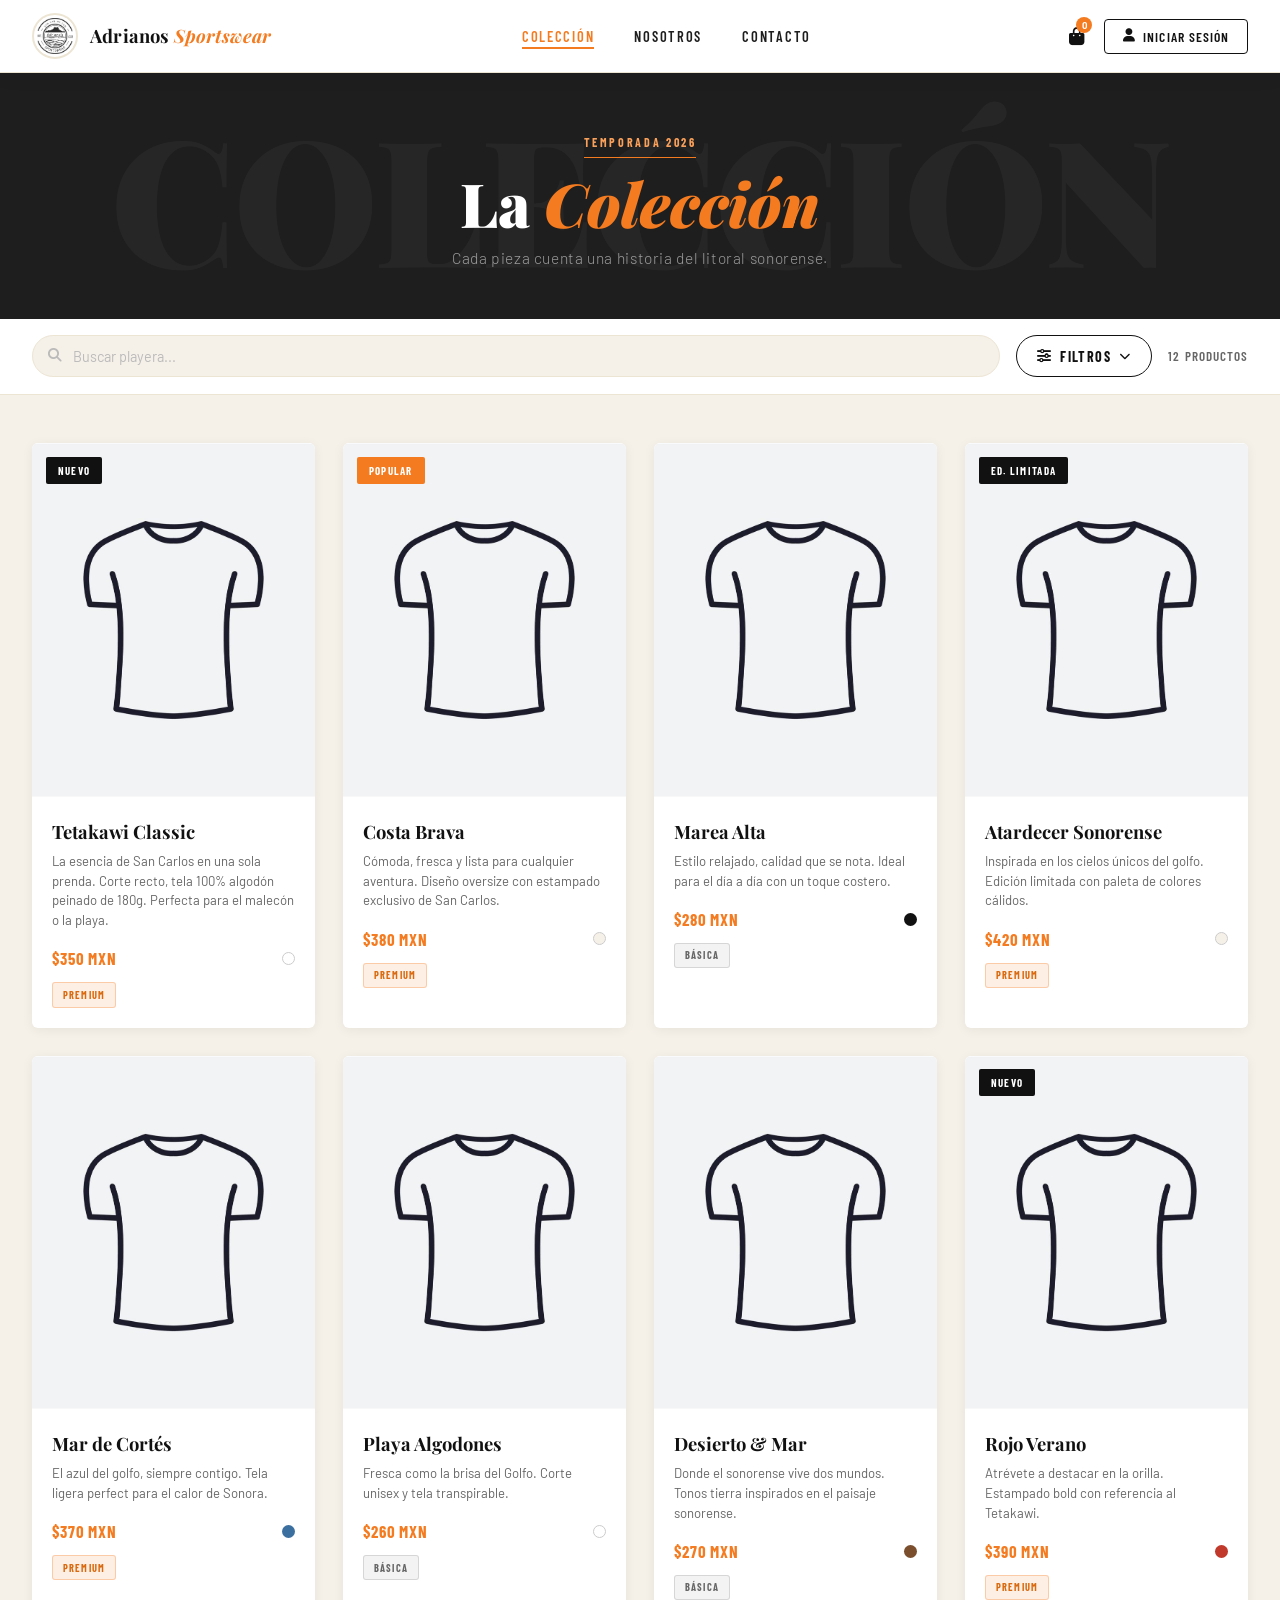
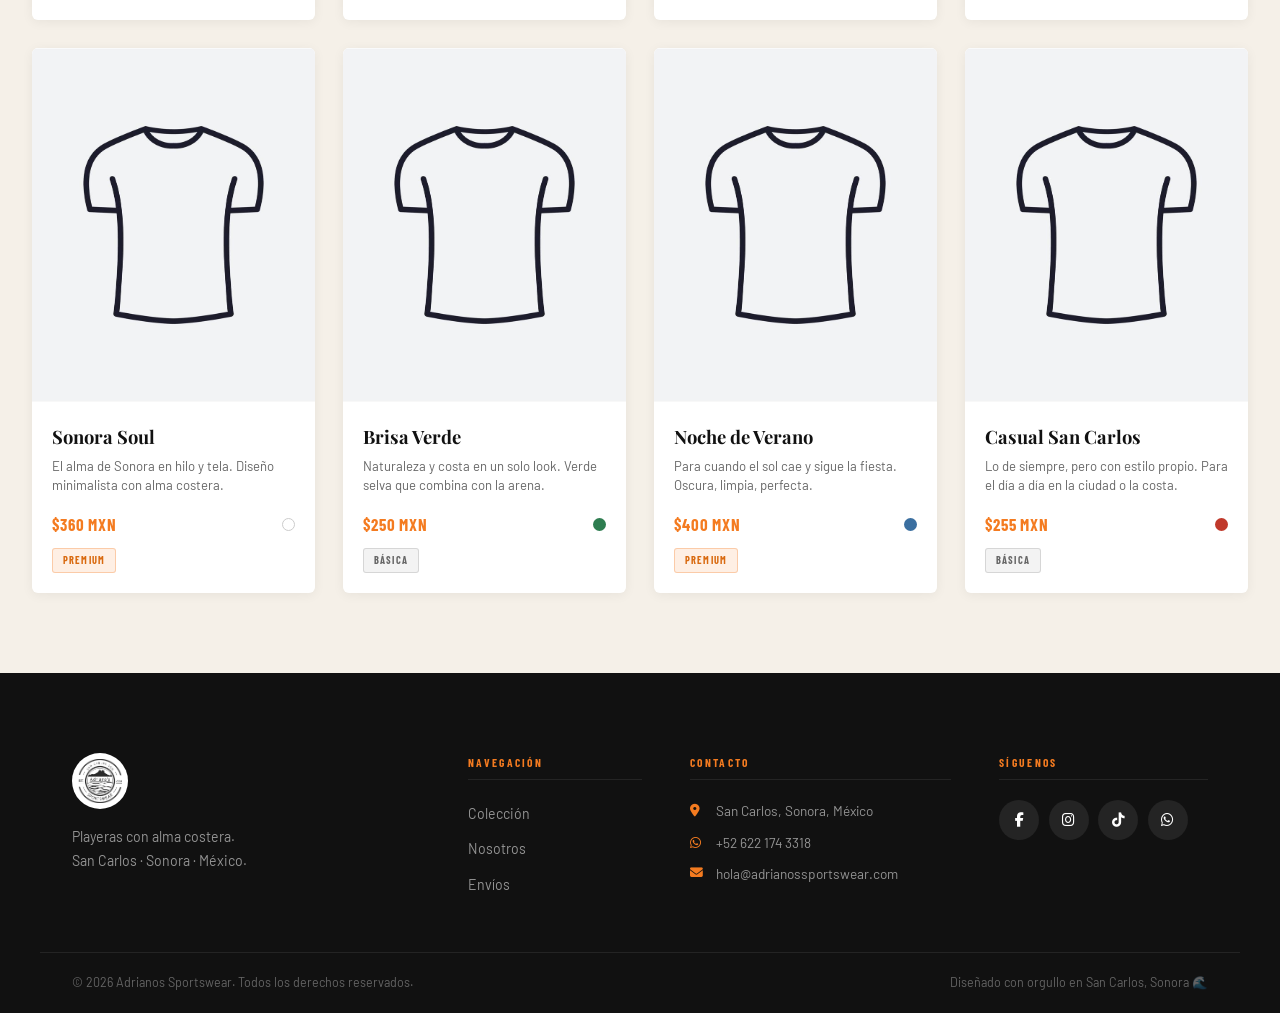
==== coleccion.html @ cf0867bf "primer commit" ====
<!DOCTYPE html>
<html lang="es">
<head>
  <meta charset="UTF-8" />
  <meta name="viewport" content="width=device-width, initial-scale=1.0" />
  <title>Colección — Adrianos Sportswear</title>
  <link rel="stylesheet" href="styles.css" />
  <link rel="stylesheet" href="coleccion.css" />
  <link rel="preconnect" href="https://fonts.googleapis.com" />
  <link rel="preconnect" href="https://fonts.gstatic.com" crossorigin />
  <link href="https://fonts.googleapis.com/css2?family=Playfair+Display:ital,wght@0,400;0,700;0,900;1,400&family=Barlow:wght@300;400;500;600&family=Barlow+Condensed:wght@400;600;700&display=swap" rel="stylesheet" />
  <link rel="stylesheet" href="https://cdnjs.cloudflare.com/ajax/libs/font-awesome/6.5.0/css/all.min.css" />
</head>
<body>

  <!-- ═══════════ NAVBAR ═══════════ -->
  <nav class="navbar">
    <div class="nav-inner">
      <a href="index.html" class="nav-logo">
        <div class="logo-wrapper">
          <img src="img/logo.jpg" alt="Adrianos Sportswear Logo" />
        </div>
        <span class="brand-name">Adrianos <em>Sportswear</em></span>
      </a>
      <ul class="nav-links">
        <li><a href="coleccion.html" class="active">Colección</a></li>
        <li><a href="index.html#nosotros">Nosotros</a></li>
        <li><a href="index.html#contacto">Contacto</a></li>
      </ul>
      <div class="nav-actions">
        <button class="btn-cart" aria-label="Carrito">
          <i class="fas fa-shopping-bag"></i>
          <span class="cart-count">0</span>
        </button>
        <button class="btn-login">
          <i class="fas fa-user"></i>
          <span>Iniciar sesión</span>
        </button>
        <button class="hamburger" aria-label="Menú">
          <span></span><span></span><span></span>
        </button>
      </div>
    </div>
    <div class="mobile-menu">
      <ul>
        <li><a href="coleccion.html">Colección</a></li>
        <li><a href="index.html#nosotros">Nosotros</a></li>
        <li><a href="index.html#contacto">Contacto</a></li>
        <li><a href="#">Iniciar sesión</a></li>
      </ul>
    </div>
  </nav>

  <!-- ═══════════ PAGE HEADER ═══════════ -->
  <div class="page-header">
    <div class="page-header-inner">
      <span class="section-tag">Temporada 2026</span>
      <h1>La <em>Colección</em></h1>
      <p>Cada pieza cuenta una historia del litoral sonorense.</p>
    </div>
  </div>

  <!-- ═══════════ SEARCH & FILTERS ═══════════ -->
  <div class="search-bar-zone">
    <div class="search-bar-inner">
      <div class="search-input-wrap">
        <i class="fas fa-search"></i>
        <input type="text" id="searchInput" placeholder="Buscar playera..." autocomplete="off" />
        <button class="clear-search" id="clearSearch" aria-label="Limpiar búsqueda">
          <i class="fas fa-times"></i>
        </button>
      </div>
      <button class="btn-toggle-filters" id="toggleFilters" aria-expanded="false">
        <i class="fas fa-sliders-h"></i>
        <span>Filtros</span>
        <span class="filter-count-badge" id="filterBadge" style="display:none;">0</span>
        <i class="fas fa-chevron-down chevron-icon" id="chevronIcon"></i>
      </button>
      <span class="results-count" id="resultsCount"></span>
    </div>

    <!-- Panel de filtros -->
    <div class="filters-panel" id="filtersPanel" aria-hidden="true">
      <div class="filters-panel-inner">

        <div class="filter-group">
          <h3 class="filter-group-title"><i class="fas fa-medal"></i> Calidad</h3>
          <div class="filter-options">
            <label class="filter-chip">
              <input type="checkbox" name="calidad" value="premium" />
              <span><i class="fas fa-star"></i> Premium</span>
            </label>
            <label class="filter-chip">
              <input type="checkbox" name="calidad" value="basica" />
              <span><i class="far fa-star"></i> Básica</span>
            </label>
          </div>
        </div>

        <div class="filter-divider"></div>

        <div class="filter-group">
          <h3 class="filter-group-title"><i class="fas fa-palette"></i> Color</h3>
          <div class="filter-options color-options">
            <label class="filter-color-chip" title="Azul">
              <input type="checkbox" name="color" value="azul" />
              <span class="color-swatch" style="background:#3B6FA0;"></span>
              <span class="color-label">Azul</span>
            </label>
            <label class="filter-color-chip" title="Crema">
              <input type="checkbox" name="color" value="crema" />
              <span class="color-swatch" style="background:#F5F0E8; border:1.5px solid #ccc;"></span>
              <span class="color-label">Crema</span>
            </label>
            <label class="filter-color-chip" title="Negro">
              <input type="checkbox" name="color" value="negro" />
              <span class="color-swatch" style="background:#111111;"></span>
              <span class="color-label">Negro</span>
            </label>
            <label class="filter-color-chip" title="Rojo">
              <input type="checkbox" name="color" value="rojo" />
              <span class="color-swatch" style="background:#C0392B;"></span>
              <span class="color-label">Rojo</span>
            </label>
            <label class="filter-color-chip" title="Blanco">
              <input type="checkbox" name="color" value="blanco" />
              <span class="color-swatch" style="background:#FFFFFF; border:1.5px solid #ccc;"></span>
              <span class="color-label">Blanco</span>
            </label>
            <label class="filter-color-chip" title="Verde">
              <input type="checkbox" name="color" value="verde" />
              <span class="color-swatch" style="background:#2E7D50;"></span>
              <span class="color-label">Verde</span>
            </label>
            <label class="filter-color-chip" title="Café">
              <input type="checkbox" name="color" value="cafe" />
              <span class="color-swatch" style="background:#7B4F2E;"></span>
              <span class="color-label">Café</span>
            </label>
          </div>
        </div>

        <div class="filter-actions">
          <button class="btn-clear-filters" id="clearFilters">
            <i class="fas fa-times"></i> Limpiar
          </button>
          <button class="btn-apply-filters" id="applyFilters">
            Aplicar filtros
          </button>
        </div>

      </div>
    </div>
  </div>

  <!-- Tags de filtros activos -->
  <div class="active-filters-bar" id="activeFiltersBar" style="display:none;">
    <div class="active-filters-inner">
      <span class="active-filters-label">Filtros activos:</span>
      <div class="active-tags" id="activeTags"></div>
      <button class="btn-clear-all" id="clearAllTags">Limpiar todos <i class="fas fa-times"></i></button>
    </div>
  </div>

  <!-- ═══════════ GRID (generado por JS) ═══════════ -->
  <main class="coleccion-main">
    <div class="col-products-grid" id="productsGrid"></div>
    <div class="no-results" id="noResults" style="display:none;">
      <i class="fas fa-search"></i>
      <h3>Sin resultados</h3>
      <p>Prueba con otros filtros o términos de búsqueda.</p>
      <button class="btn-outline" id="resetSearch">Ver todo</button>
    </div>
  </main>

  <!-- MODAL (se llena dinámicamente por JS) -->
<div class="producto-modal" id="productoModal"></div>

  <!-- ═══════════ FOOTER ═══════════ -->
  <footer class="footer" id="contacto">
    <div class="footer-inner">

      <div class="footer-brand">
        <div class="footer-logo-wrap">
          <img src="img/logo.jpg" alt="Adrianos Sportswear" />
        </div>
        <p>Playeras con alma costera.<br />San Carlos · Sonora · México.</p>
      </div>

      <div class="footer-links">
        <h4>Navegación</h4>
        <ul>
          <li><a href="coleccion.html">Colección</a></li>
          <li><a href="index.html#nosotros">Nosotros</a></li>
          <li><a href="#">Envíos</a></li><!--Esta linea si debería de estar pero no se q ponerle bien xd-->
                        <!-- <li><a href="#">Preguntas frecuentes</a></li>  Se puede agregar o no--> 
        </ul>
      </div>

      <div class="footer-contact">
        <h4>Contacto</h4>
        <p><i class="fas fa-map-marker-alt"></i> San Carlos, Sonora, México</p>
        <p><i class="fab fa-whatsapp"></i> +52 622 174 3318</p>
        <p><i class="fas fa-envelope"></i> hola@adrianossportswear.com</p>
      </div>

      <div class="footer-social">
        <h4>Síguenos</h4>
        <div class="social-icons">
          <a href="https://www.facebook.com/profile.php?id=61557560498212&ref=NONE_xav_ig_profile_page_web" class="social-btn facebook" aria-label="Facebook">
            <i class="fab fa-facebook-f"></i>
          </a>
          <a href="https://www.instagram.com/adrianos.sportswear_/" class="social-btn instagram" aria-label="Instagram">
            <i class="fab fa-instagram"></i>
          </a>
          <a href="https://www.tiktok.com/@adrianos_sports_wear?lang=es-419" class="social-btn tiktok" aria-label="TikTok">
            <i class="fab fa-tiktok"></i>
          </a>
          <a href="https://wa.me/526221743318" class="social-btn whatsapp" aria-label="WhatsApp" target="_blank"> 
            <i class="fab fa-whatsapp"></i>
          </a>
        </div>
      </div>

    </div>

    <div class="footer-bottom">
      <p>© 2026 Adrianos Sportswear. Todos los derechos reservados.</p>
      <p>Diseñado con orgullo en San Carlos, Sonora 🌊</p>
    </div>
  </footer>

  <script src="coleccion.js"></script>
</body>
</html>
---- styles.css ----
/* ═══════════════════════════════════════════════════════════════
   ADRIANOS SPORTSWEAR — styles.css
   Paleta: Blanco · Crema · Naranja · Negro
   Estética: Costera refinada · San Carlos, Sonora
═══════════════════════════════════════════════════════════════ */
 
/* ─── Variables ─── */
:root {
  --white:   #FFFFFF;
  --cream:   #F5F0E8;
  --cream-2: #EDE5D4;
  --orange:  #F47B20;
  --orange-dark: #D96A10;
  --orange-light: #FAA05A;
  --black:   #111111;
  --black-2: #1E1E1E;
  --gray:    #666666;
  --gray-light: #BBBBBB;
 
  --font-display: 'Playfair Display', Georgia, serif;
  --font-body:    'Barlow', sans-serif;
  --font-condensed: 'Barlow Condensed', sans-serif;
 
  --nav-h: 72px;
  --radius: 4px;
  --transition: 0.3s cubic-bezier(0.4, 0, 0.2, 1);
}
 
/* ─── Reset & Base ─── */
*, *::before, *::after { box-sizing: border-box; margin: 0; padding: 0; }
 
html { scroll-behavior: smooth; }
 
body {
  font-family: var(--font-body);
  font-weight: 400;
  background: var(--white);
  color: var(--black);
  line-height: 1.6;
  overflow-x: hidden;
}
 
img { display: block; width: 100%; height: 100%; object-fit: cover; }
a { text-decoration: none; color: inherit; }
ul { list-style: none; }
button { cursor: pointer; font-family: inherit; border: none; background: none; }
 
/* ─── Scrollbar ─── */
::-webkit-scrollbar { width: 6px; }
::-webkit-scrollbar-track { background: var(--cream); }
::-webkit-scrollbar-thumb { background: var(--orange); border-radius: 3px; }
 
/* ═══════════════════════════════════════════════════════════════
   NAVBAR
═══════════════════════════════════════════════════════════════ */
.navbar {
  position: fixed;
  top: 0; left: 0; right: 0;
  z-index: 1000;
  background: var(--white);
  border-bottom: 1px solid var(--cream-2);
  box-shadow: 0 2px 20px rgba(0,0,0,0.06);
}
 
.nav-inner {
  max-width: 1280px;
  margin: 0 auto;
  height: var(--nav-h);
  padding: 0 2rem;
  display: flex;
  align-items: center;
  justify-content: space-between;
  gap: 2rem;
}
 
/* Logo */
.nav-logo {
  display: flex;
  align-items: center;
  gap: 0.75rem;
  flex-shrink: 0;
}
 
.logo-wrapper {
  width: 46px;
  height: 46px;
  background: var(--white);
  border-radius: 50%;
  overflow: hidden;
  border: 2px solid var(--cream-2);
  flex-shrink: 0;
}
 
.logo-wrapper img {
  object-fit: contain;
  padding: 3px;
}
 
.brand-name {
  font-family: var(--font-display);
  font-size: 1.15rem;
  font-weight: 700;
  color: var(--black);
  letter-spacing: 0.01em;
  white-space: nowrap;
}
 
.brand-name em {
  color: var(--orange);
  font-style: italic;
}
 
/* Nav Links */
.nav-links {
  display: flex;
  gap: 2.5rem;
  align-items: center;
}
 
.nav-links a {
  font-family: var(--font-condensed);
  font-size: 0.9rem;
  font-weight: 600;
  letter-spacing: 0.12em;
  text-transform: uppercase;
  color: var(--black-2);
  position: relative;
  transition: color var(--transition);
}
 
.nav-links a::after {
  content: '';
  position: absolute;
  bottom: -4px; left: 0;
  width: 0; height: 2px;
  background: var(--orange);
  transition: width var(--transition);
}
 
.nav-links a:hover { color: var(--orange); }
.nav-links a:hover::after { width: 100%; }
 
/* Nav Actions */
.nav-actions {
  display: flex;
  align-items: center;
  gap: 0.75rem;
}
 
.btn-cart {
  position: relative;
  padding: 0.5rem;
  color: var(--black);
  font-size: 1.1rem;
  transition: color var(--transition);
}
 
.btn-cart:hover { color: var(--orange); }
 
.cart-count {
  position: absolute;
  top: 0; right: 0;
  background: var(--orange);
  color: var(--white);
  font-size: 0.6rem;
  font-weight: 700;
  width: 16px; height: 16px;
  border-radius: 50%;
  display: flex;
  align-items: center;
  justify-content: center;
}
 
.btn-login {
  display: flex;
  align-items: center;
  gap: 0.45rem;
  padding: 0.5rem 1.1rem;
  font-family: var(--font-condensed);
  font-size: 0.85rem;
  font-weight: 600;
  letter-spacing: 0.08em;
  text-transform: uppercase;
  color: var(--black);
  border: 1.5px solid var(--black);
  border-radius: var(--radius);
  transition: all var(--transition);
}
 
.btn-login:hover {
  background: var(--black);
  color: var(--white);
}
 
.hamburger {
  display: none;
  flex-direction: column;
  gap: 5px;
  padding: 0.5rem;
}
 
.hamburger span {
  display: block;
  width: 22px; height: 2px;
  background: var(--black);
  border-radius: 2px;
  transition: all var(--transition);
}
 
/* Mobile Menu */
.mobile-menu {
  display: none;
  background: var(--white);
  border-top: 1px solid var(--cream-2);
  padding: 1rem 2rem 1.5rem;
}
 
.mobile-menu ul { display: flex; flex-direction: column; gap: 0.25rem; }
 
.mobile-menu a {
  display: block;
  padding: 0.6rem 0;
  font-family: var(--font-condensed);
  font-size: 1rem;
  font-weight: 600;
  letter-spacing: 0.1em;
  text-transform: uppercase;
  color: var(--black-2);
  border-bottom: 1px solid var(--cream);
  transition: color var(--transition);
}
 
.mobile-menu a:hover { color: var(--orange); }
 
/* ═══════════════════════════════════════════════════════════════
   HERO
═══════════════════════════════════════════════════════════════ */
.hero {
  position: relative;
  height: 100vh;
  min-height: 600px;
  display: flex;
  align-items: flex-end;
  padding-bottom: 7rem;
  margin-top: var(--nav-h);
  overflow: hidden;
}
 
.hero-bg {
  position: absolute;
  inset: 0;
}
 
.hero-img {
  width: 100%; height: 100%;
  object-fit: cover;
  object-position: center 60%;
  transform: scale(1.03);
  animation: heroZoom 8s ease-out forwards;
}
 
@keyframes heroZoom {
  from { transform: scale(1.08); }
  to   { transform: scale(1.0); }
}
 
.hero-overlay {
  position: absolute;
  inset: 0;
  background: linear-gradient(
    160deg,
    rgba(0,0,0,0.18) 0%,
    rgba(0,0,0,0.55) 50%,
    rgba(0,0,0,0.72) 100%
  );
}
 
.hero-grain {
  position: absolute;
  inset: 0;
  opacity: 0.04;
  background-image: url("data:image/svg+xml,%3Csvg viewBox='0 0 256 256' xmlns='http://www.w3.org/2000/svg'%3E%3Cfilter id='noise'%3E%3CfeTurbulence type='fractalNoise' baseFrequency='0.9' numOctaves='4' stitchTiles='stitch'/%3E%3C/filter%3E%3Crect width='100%25' height='100%25' filter='url(%23noise)'/%3E%3C/svg%3E");
  pointer-events: none;
}
 
.hero-content {
  position: relative;
  z-index: 2;
  padding: 0 2rem 0 6vw;
  max-width: 700px;
  animation: heroIn 1s 0.3s ease-out both;
}
 
@keyframes heroIn {
  from { opacity: 0; transform: translateY(30px); }
  to   { opacity: 1; transform: translateY(0); }
}
 
.hero-tag {
  display: inline-block;
  font-family: var(--font-condensed);
  font-size: 0.78rem;
  font-weight: 600;
  letter-spacing: 0.22em;
  text-transform: uppercase;
  color: var(--orange-light);
  margin-bottom: 1.25rem;
  border-left: 2px solid var(--orange);
  padding-left: 0.75rem;
}
 
.hero-title {
  font-family: var(--font-display);
  font-size: clamp(3.2rem, 7vw, 6.5rem);
  font-weight: 900;
  line-height: 1.0;
  color: var(--white);
  margin-bottom: 1.25rem;
}
 
.hero-title em {
  color: var(--orange);
  font-style: italic;
}
 
.hero-sub {
  font-size: 1.05rem;
  font-weight: 300;
  color: rgba(255,255,255,0.82);
  margin-bottom: 2.25rem;
  max-width: 420px;
  letter-spacing: 0.02em;
}
 
.hero-cta {
  display: flex;
  gap: 1rem;
  flex-wrap: wrap;
}
 
/* Buttons */
.btn-primary {
  display: inline-block;
  padding: 0.85rem 2rem;
  background: var(--orange);
  color: var(--white);
  font-family: var(--font-condensed);
  font-size: 0.9rem;
  font-weight: 700;
  letter-spacing: 0.14em;
  text-transform: uppercase;
  border-radius: var(--radius);
  transition: background var(--transition), transform 0.2s;
}
 
.btn-primary:hover {
  background: var(--orange-dark);
  transform: translateY(-2px);
}
 
.btn-ghost {
  display: inline-block;
  padding: 0.85rem 2rem;
  border: 1.5px solid rgba(255,255,255,0.6);
  color: var(--white);
  font-family: var(--font-condensed);
  font-size: 0.9rem;
  font-weight: 600;
  letter-spacing: 0.14em;
  text-transform: uppercase;
  border-radius: var(--radius);
  transition: all var(--transition);
}
 
.btn-ghost:hover {
  background: rgba(255,255,255,0.12);
  border-color: var(--white);
}
 
.btn-outline {
  display: inline-block;
  padding: 0.85rem 2.25rem;
  border: 2px solid var(--black);
  color: var(--black);
  font-family: var(--font-condensed);
  font-size: 0.9rem;
  font-weight: 700;
  letter-spacing: 0.14em;
  text-transform: uppercase;
  border-radius: var(--radius);
  transition: all var(--transition);
}
 
.btn-outline:hover {
  background: var(--black);
  color: var(--white);
}
 
/* Scroll indicator */
.hero-scroll {
  position: absolute;
  bottom: 2.5rem;
  right: 4vw;
  z-index: 2;
  display: flex;
  flex-direction: column;
  align-items: center;
  gap: 0.5rem;
}
 
.hero-scroll span {
  font-family: var(--font-condensed);
  font-size: 0.68rem;
  letter-spacing: 0.2em;
  text-transform: uppercase;
  color: rgba(255,255,255,0.5);
  writing-mode: vertical-rl;
}
 
.scroll-line {
  width: 1px;
  height: 50px;
  background: linear-gradient(to bottom, rgba(255,255,255,0.5), transparent);
  animation: scrollPulse 2s ease-in-out infinite;
}
 
@keyframes scrollPulse {
  0%, 100% { opacity: 0.4; transform: scaleY(0.7) translateY(-5px); }
  50%       { opacity: 1;   transform: scaleY(1)   translateY(5px); }
}
 
/* ═══════════════════════════════════════════════════════════════
   MARQUEE STRIP
═══════════════════════════════════════════════════════════════ */
.marquee-strip {
  background: var(--orange);
  overflow: hidden;
  padding: 0.75rem 0;
  user-select: none;
}
 
.marquee-track {
  display: flex;
  gap: 2.5rem;
  white-space: nowrap;
  animation: marquee 28s linear infinite;
}
 
.marquee-track span {
  font-family: var(--font-condensed);
  font-size: 0.82rem;
  font-weight: 700;
  letter-spacing: 0.18em;
  text-transform: uppercase;
  color: var(--white);
  flex-shrink: 0;
}
 
@keyframes marquee {
  from { transform: translateX(0); }
  to   { transform: translateX(-50%); }
}
 
/* ═══════════════════════════════════════════════════════════════
   COLECCIÓN
═══════════════════════════════════════════════════════════════ */
.coleccion {
  padding: 6rem 2rem;
  background: var(--cream);
}
 
.section-header {
  text-align: center;
  margin-bottom: 4rem;
}
 
.section-tag {
  display: inline-block;
  font-family: var(--font-condensed);
  font-size: 0.75rem;
  font-weight: 700;
  letter-spacing: 0.22em;
  text-transform: uppercase;
  color: var(--orange);
  margin-bottom: 0.75rem;
  border-bottom: 1.5px solid var(--orange);
  padding-bottom: 0.3rem;
}
 
.section-header h2 {
  font-family: var(--font-display);
  font-size: clamp(2.2rem, 4vw, 3.5rem);
  font-weight: 900;
  line-height: 1.1;
  color: var(--black);
  margin-bottom: 0.75rem;
}
 
.section-header h2 em {
  color: var(--orange);
  font-style: italic;
}
 
.section-header p {
  font-size: 1rem;
  color: var(--gray);
  max-width: 480px;
  margin: 0 auto;
}
 
/* Products Grid */
.products-grid {
  display: grid;
  grid-template-columns: repeat(4, 1fr);
  gap: 1.75rem;
  max-width: 1280px;
  margin: 0 auto;
}
 
.product-card {
  background: var(--white);
  border-radius: 6px;
  overflow: hidden;
  box-shadow: 0 2px 12px rgba(0,0,0,0.06);
  transition: transform var(--transition), box-shadow var(--transition);
}
 
.product-card:hover {
  transform: translateY(-6px);
  box-shadow: 0 12px 40px rgba(0,0,0,0.12);
}
 
.product-card.featured {
  grid-row: span 1;
  border: 2px solid var(--orange);
}
 
.product-img-wrap {
  position: relative;
  aspect-ratio: 4 / 5;
  overflow: hidden;
  background: var(--cream);
}
 
.product-img-wrap img {
  transition: transform 0.5s ease;
}
 
.product-card:hover .product-img-wrap img {
  transform: scale(1.06);
}
 
.product-overlay {
  position: absolute;
  inset: 0;
  background: rgba(0,0,0,0.4);
  display: flex;
  align-items: flex-end;
  justify-content: center;
  padding-bottom: 1.5rem;
  opacity: 0;
  transition: opacity var(--transition);
}
 
.product-card:hover .product-overlay {
  opacity: 1;
}
 
.btn-add {
  padding: 0.7rem 1.6rem;
  background: var(--white);
  color: var(--black);
  font-family: var(--font-condensed);
  font-size: 0.85rem;
  font-weight: 700;
  letter-spacing: 0.12em;
  text-transform: uppercase;
  border-radius: var(--radius);
  transition: all var(--transition);
  transform: translateY(10px);
  transition: transform 0.3s ease, background var(--transition), color var(--transition);
}
 
.product-card:hover .btn-add {
  transform: translateY(0);
}
 
.btn-add:hover {
  background: var(--orange);
  color: var(--white);
}
 
.product-badge {
  position: absolute;
  top: 0.85rem;
  left: 0.85rem;
  padding: 0.3rem 0.75rem;
  background: var(--black);
  color: var(--white);
  font-family: var(--font-condensed);
  font-size: 0.68rem;
  font-weight: 700;
  letter-spacing: 0.12em;
  text-transform: uppercase;
  border-radius: 2px;
}
 
.product-badge.popular {
  background: var(--orange);
}
 
.product-info {
  padding: 1.25rem;
}
 
.product-info h3 {
  font-family: var(--font-display);
  font-size: 1.15rem;
  font-weight: 700;
  color: var(--black);
  margin-bottom: 0.35rem;
}
 
.product-desc {
  font-size: 0.82rem;
  color: var(--gray);
  margin-bottom: 0.9rem;
  line-height: 1.5;
}
 
.product-footer {
  display: flex;
  align-items: center;
  justify-content: space-between;
}
 
.product-price {
  font-family: var(--font-condensed);
  font-size: 1.05rem;
  font-weight: 700;
  color: var(--orange);
  letter-spacing: 0.05em;
}
 
.color-dots {
  display: flex;
  gap: 5px;
}
 
.color-dots span {
  display: block;
  width: 13px; height: 13px;
  border-radius: 50%;
}
 
.ver-mas {
  text-align: center;
  margin-top: 3rem;
}
 
/* ═══════════════════════════════════════════════════════════════
   NOSOTROS
═══════════════════════════════════════════════════════════════ */
.nosotros {
  padding: 7rem 2rem;
  background: var(--white);
}
 
.nosotros-inner {
  max-width: 1100px;
  margin: 0 auto;
  display: grid;
  grid-template-columns: 1fr 1fr;
  gap: 5rem;
  align-items: center;
}
 
.nosotros-img-block {
  position: relative;
  aspect-ratio: 4 / 5;
  border-radius: 6px;
  overflow: hidden;
}
 
.nosotros-img-block img {
  object-position: center 40%;
}
 
.nosotros-deco {
  position: absolute;
  bottom: -1px;
  left: 0; right: 0;
  background: var(--orange);
  padding: 0.7rem 1.5rem;
  text-align: center;
}
 
.nosotros-deco span {
  font-family: var(--font-condensed);
  font-size: 0.8rem;
  font-weight: 700;
  letter-spacing: 0.22em;
  text-transform: uppercase;
  color: var(--white);
}
 
.nosotros-text .section-tag {
  margin-bottom: 1rem;
}
 
.nosotros-text h2 {
  font-family: var(--font-display);
  font-size: clamp(2rem, 3.5vw, 3rem);
  font-weight: 900;
  line-height: 1.1;
  color: var(--black);
  margin-bottom: 1.5rem;
}
 
.nosotros-text h2 em {
  color: var(--orange);
  font-style: italic;
}
 
.nosotros-text p {
  font-size: 0.97rem;
  color: var(--gray);
  line-height: 1.75;
  margin-bottom: 1rem;
}
 
.nosotros-stats {
  display: flex;
  gap: 2.5rem;
  margin-top: 2.5rem;
  padding-top: 2rem;
  border-top: 1px solid var(--cream-2);
}
 
.nosotros-stats div {
  display: flex;
  flex-direction: column;
  gap: 0.25rem;
}
 
.nosotros-stats strong {
  font-family: var(--font-display);
  font-size: 1.6rem;
  font-weight: 900;
  color: var(--orange);
  line-height: 1;
}
 
.nosotros-stats span {
  font-family: var(--font-condensed);
  font-size: 0.75rem;
  font-weight: 600;
  letter-spacing: 0.1em;
  text-transform: uppercase;
  color: var(--gray);
}
 
/* ═══════════════════════════════════════════════════════════════
   CTA BANNER
═══════════════════════════════════════════════════════════════ */
.cta-banner {
  background: var(--black-2);
  padding: 5rem 2rem;
  text-align: center;
  position: relative;
  overflow: hidden;
}
 
.cta-banner::before {
  content: 'ADRIANOS';
  position: absolute;
  top: 50%; left: 50%;
  transform: translate(-50%, -50%);
  font-family: var(--font-display);
  font-size: clamp(6rem, 18vw, 16rem);
  font-weight: 900;
  color: rgba(255,255,255,0.03);
  white-space: nowrap;
  pointer-events: none;
  letter-spacing: -0.02em;
}
 
.cta-inner {
  position: relative;
  z-index: 1;
}
 
.cta-banner h2 {
  font-family: var(--font-display);
  font-size: clamp(2rem, 4vw, 3.2rem);
  font-weight: 900;
  color: var(--white);
  margin-bottom: 1rem;
}
 
.cta-banner h2 em {
  color: var(--orange);
  font-style: italic;
}
 
.cta-banner p {
  font-size: 1rem;
  color: rgba(255,255,255,0.6);
  margin-bottom: 2.25rem;
}
 
/* ═══════════════════════════════════════════════════════════════
   FOOTER
═══════════════════════════════════════════════════════════════ */
.footer {
  background: var(--black);
  color: var(--white);
  padding-top: 5rem;
}
 
.footer-inner {
  max-width: 1200px;
  margin: 0 auto;
  padding: 0 2rem 3.5rem;
  display: grid;
  grid-template-columns: 2fr 1fr 1.5fr 1.2fr;
  gap: 3rem;
}
 
.footer-logo-wrap {
  width: 56px; height: 56px;
  background: var(--white);
  border-radius: 50%;
  overflow: hidden;
  margin-bottom: 1rem;
  border: 2px solid rgba(255,255,255,0.1);
}
 
.footer-logo-wrap img {
  object-fit: contain;
  padding: 4px;
}
 
.footer-brand p {
  font-size: 0.88rem;
  color: rgba(255,255,255,0.55);
  line-height: 1.7;
  margin-top: 0.5rem;
}
 
.footer h4 {
  font-family: var(--font-condensed);
  font-size: 0.72rem;
  font-weight: 700;
  letter-spacing: 0.2em;
  text-transform: uppercase;
  color: var(--orange);
  margin-bottom: 1.25rem;
  padding-bottom: 0.5rem;
  border-bottom: 1px solid rgba(255,255,255,0.08);
}
 
.footer-links ul { display: flex; flex-direction: column; gap: 0.6rem; }
 
.footer-links a {
  font-size: 0.88rem;
  color: rgba(255,255,255,0.55);
  transition: color var(--transition);
}
 
.footer-links a:hover { color: var(--orange-light); }
 
.footer-contact p {
  font-size: 0.85rem;
  color: rgba(255,255,255,0.55);
  margin-bottom: 0.6rem;
  display: flex;
  align-items: center;
  gap: 0.6rem;
}
 
.footer-contact i {
  color: var(--orange);
  font-size: 0.8rem;
  width: 16px;
}
 
/* Social Icons */
.social-icons {
  display: flex;
  gap: 0.6rem;
  flex-wrap: wrap;
}
 
.social-btn {
  display: flex;
  align-items: center;
  justify-content: center;
  width: 40px; height: 40px;
  border-radius: 50%;
  color: var(--white);
  font-size: 0.9rem;
  transition: transform var(--transition), background var(--transition);
  background: rgba(255,255,255,0.08);
}
 
.social-btn:hover { transform: translateY(-3px); }
 
.social-btn.facebook:hover  { background: #1877F2; }
.social-btn.instagram:hover { background: linear-gradient(45deg, #F09433, #E6683C, #DC2743, #CC2366, #BC1888); }
.social-btn.tiktok:hover    { background: #010101; outline: 1px solid rgba(255,255,255,0.2); }
.social-btn.whatsapp:hover  { background: #25D366; }
 
/* Footer bottom */
.footer-bottom {
  border-top: 1px solid rgba(255,255,255,0.08);
  padding: 1.25rem 2rem;
  max-width: 1200px;
  margin: 0 auto;
  display: flex;
  justify-content: space-between;
  align-items: center;
  gap: 1rem;
  flex-wrap: wrap;
}
 
.footer-bottom p {
  font-size: 0.78rem;
  color: rgba(255,255,255,0.35);
}
 
/* ═══════════════════════════════════════════════════════════════
   RESPONSIVE
═══════════════════════════════════════════════════════════════ */
@media (max-width: 1100px) {
  .products-grid {
    grid-template-columns: repeat(2, 1fr);
  }
  .footer-inner {
    grid-template-columns: 1fr 1fr;
    gap: 2.5rem;
  }
}
 
@media (max-width: 860px) {
  .nosotros-inner {
    grid-template-columns: 1fr;
    gap: 3rem;
  }
  .nosotros-img-block {
    aspect-ratio: 16 / 9;
  }
}
 
@media (max-width: 768px) {
  .nav-links { display: none; }
  .btn-login span { display: none; }
  .hamburger { display: flex; }
 
  .mobile-menu.open { display: block; }
 
  .hero-content { padding: 0 1.5rem 0 1.5rem; }
  .hero { padding-bottom: 5rem; }
  .hero-scroll { display: none; }
 
  .coleccion { padding: 4rem 1.25rem; }
  .nosotros { padding: 4rem 1.25rem; }
 
  .nosotros-stats { gap: 1.5rem; flex-wrap: wrap; }
}
 
@media (max-width: 560px) {
  .products-grid {
    grid-template-columns: 1fr;
    max-width: 380px;
    margin: 0 auto;
  }
  .footer-inner {
    grid-template-columns: 1fr;
    gap: 2rem;
  }
  .footer-bottom {
    flex-direction: column;
    text-align: center;
  }
  .hero-cta { flex-direction: column; }
  .btn-primary, .btn-ghost { text-align: center; }
}
/* ═══════════════════════════════════════════════════════════════
    MAIN.JS — Estilos de soporte
═══════════════════════════════════════════════════════════════ */

/* ─── Navbar scrolled ─── */
.navbar.scrolled {
  box-shadow: 0 4px 24px rgba(0,0,0,0.10);
}
 
.navbar.scrolled .nav-inner {
  height: 58px;
}
 
.navbar.scrolled .logo-wrapper {
  width: 38px;
  height: 38px;
}
 
.navbar,
.nav-inner,
.logo-wrapper {
  transition: height 0.3s ease, width 0.3s ease, box-shadow 0.3s ease;
}
 
/* ─── Hamburger spans transition ─── */
.hamburger span {
  transition: transform 0.3s ease, opacity 0.3s ease;
}
 
/* ─── Fade-in reveal ─── */
[data-reveal] {
  opacity: 0;
  transform: translateY(28px);
  transition: opacity 0.65s ease, transform 0.65s ease;
}
 
[data-reveal].revealed {
  opacity: 1;
  transform: translateY(0);
}
 
/* Delays escalonados para hijos si se necesita */
[data-reveal][data-delay="100"] { transition-delay: 0.1s; }
[data-reveal][data-delay="200"] { transition-delay: 0.2s; }
[data-reveal][data-delay="300"] { transition-delay: 0.3s; }
---- coleccion.css ----
/* ═══════════════════════════════════════════════════════════════
   ADRIANOS SPORTSWEAR — coleccion.css
   Estilos exclusivos para la página de colección
═══════════════════════════════════════════════════════════════ */

/* ─── Page Header ─── */
.page-header {
  margin-top: var(--nav-h);
  background: var(--black-2);
  padding: 3.5rem 2rem 3rem;
  text-align: center;
  position: relative;
  overflow: hidden;
}

.page-header::before {
  content: 'COLECCIÓN';
  position: absolute;
  top: 50%; left: 50%;
  transform: translate(-50%, -50%);
  font-family: var(--font-display);
  font-size: clamp(4rem, 14vw, 11rem);
  font-weight: 900;
  color: rgba(255,255,255,0.04);
  white-space: nowrap;
  pointer-events: none;
  letter-spacing: -0.02em;
}

.page-header-inner {
  position: relative;
  z-index: 1;
}

.page-header .section-tag {
  color: var(--orange-light);
  border-bottom-color: var(--orange);
  margin-bottom: 0.75rem;
}

.page-header h1 {
  font-family: var(--font-display);
  font-size: clamp(2.2rem, 5vw, 3.8rem);
  font-weight: 900;
  color: var(--white);
  line-height: 1.1;
  margin-bottom: 0.6rem;
}

.page-header h1 em {
  color: var(--orange);
  font-style: italic;
}

.page-header p {
  font-size: 0.97rem;
  color: rgba(255,255,255,0.55);
  font-weight: 300;
  letter-spacing: 0.04em;
}

/* ═══════════════════════════════════════════════════════════════
   SEARCH & FILTER BAR
═══════════════════════════════════════════════════════════════ */
.search-bar-zone {
  background: var(--white);
  border-bottom: 1px solid var(--cream-2);
  z-index: 100;
  box-shadow: 0 2px 16px rgba(0,0,0,0.05);
}

.search-bar-inner {
  max-width: 1280px;
  margin: 0 auto;
  padding: 1rem 2rem;
  display: flex;
  align-items: center;
  gap: 1rem;
  flex-wrap: wrap;
}

/* Input de búsqueda */
.search-input-wrap {
  position: relative;
  flex: 1;
  min-width: 220px;
}

.search-input-wrap > i.fa-search {
  position: absolute;
  left: 1rem;
  top: 50%;
  transform: translateY(-50%);
  color: var(--gray-light);
  font-size: 0.85rem;
  pointer-events: none;
  transition: color var(--transition);
}

.search-input-wrap:focus-within > i.fa-search {
  color: var(--orange);
}

#searchInput {
  width: 100%;
  padding: 0.72rem 2.5rem 0.72rem 2.5rem;
  border: 1.5px solid var(--cream-2);
  border-radius: 50px;
  font-family: var(--font-body);
  font-size: 0.9rem;
  color: var(--black);
  background: var(--cream);
  outline: none;
  transition: border-color var(--transition), background var(--transition), box-shadow var(--transition);
}

#searchInput::placeholder { color: var(--gray-light); }

#searchInput:focus {
  border-color: var(--orange);
  background: var(--white);
  box-shadow: 0 0 0 3px rgba(244,123,32,0.12);
}

.clear-search {
  position: absolute;
  right: 0.85rem;
  top: 50%;
  transform: translateY(-50%);
  color: var(--gray-light);
  font-size: 0.75rem;
  padding: 0.25rem;
  opacity: 0;
  pointer-events: none;
  transition: opacity var(--transition), color var(--transition);
}

.clear-search.visible {
  opacity: 1;
  pointer-events: all;
}

.clear-search:hover { color: var(--orange); }

/* Botón de filtros */
.btn-toggle-filters {
  display: flex;
  align-items: center;
  gap: 0.5rem;
  padding: 0.72rem 1.25rem;
  border: 1.5px solid var(--black);
  border-radius: 50px;
  font-family: var(--font-condensed);
  font-size: 0.88rem;
  font-weight: 700;
  letter-spacing: 0.1em;
  text-transform: uppercase;
  color: var(--black);
  background: var(--white);
  transition: all var(--transition);
  white-space: nowrap;
  flex-shrink: 0;
}

.btn-toggle-filters:hover,
.btn-toggle-filters.active {
  background: var(--black);
  color: var(--white);
}

.btn-toggle-filters .chevron-icon {
  font-size: 0.7rem;
  transition: transform 0.3s ease;
}

.btn-toggle-filters.active .chevron-icon {
  transform: rotate(180deg);
}

.filter-count-badge {
  background: var(--orange);
  color: var(--white);
  font-size: 0.65rem;
  font-weight: 800;
  width: 18px; height: 18px;
  border-radius: 50%;
  display: flex;
  align-items: center;
  justify-content: center;
  line-height: 1;
}

/* Contador resultados */
.results-count {
  font-family: var(--font-condensed);
  font-size: 0.82rem;
  font-weight: 600;
  letter-spacing: 0.08em;
  text-transform: uppercase;
  color: var(--gray);
  margin-left: auto;
  white-space: nowrap;
}

/* ─── Panel de Filtros ─── */
.filters-panel {
  max-height: 0;
  overflow: hidden;
  transition: max-height 0.4s cubic-bezier(0.4, 0, 0.2, 1),
              opacity 0.3s ease;
  opacity: 0;
  background: var(--cream);
  border-top: 1px solid var(--cream-2);
}

.filters-panel.open {
  max-height: 400px;
  opacity: 1;
}

.filters-panel-inner {
  max-width: 1280px;
  margin: 0 auto;
  padding: 1.5rem 2rem 1.75rem;
  display: flex;
  align-items: flex-start;
  gap: 2.5rem;
  flex-wrap: wrap;
}

.filter-group { display: flex; flex-direction: column; gap: 0.85rem; }

.filter-group-title {
  font-family: var(--font-condensed);
  font-size: 0.72rem;
  font-weight: 700;
  letter-spacing: 0.18em;
  text-transform: uppercase;
  color: var(--gray);
  display: flex;
  align-items: center;
  gap: 0.4rem;
}

.filter-group-title i { color: var(--orange); }

.filter-options {
  display: flex;
  flex-wrap: wrap;
  gap: 0.5rem;
}

/* Chips de calidad */
.filter-chip {
  cursor: pointer;
  user-select: none;
}

.filter-chip input[type="checkbox"] {
  position: absolute;
  opacity: 0;
  width: 0; height: 0;
  pointer-events: none;
}

.filter-chip span {
  display: flex;
  align-items: center;
  gap: 0.35rem;
  padding: 0.42rem 1rem;
  border: 1.5px solid var(--cream-2);
  border-radius: 50px;
  background: var(--white);
  font-family: var(--font-condensed);
  font-size: 0.83rem;
  font-weight: 600;
  letter-spacing: 0.06em;
  color: var(--black-2);
  transition: all var(--transition);
}

.filter-chip span i { font-size: 0.7rem; color: var(--gray-light); transition: color var(--transition); }

.filter-chip input:checked + span {
  background: var(--black);
  border-color: var(--black);
  color: var(--white);
}

.filter-chip input:checked + span i { color: var(--orange-light); }

.filter-chip:hover span {
  border-color: var(--orange);
  color: var(--orange);
}

/* Chips de color */
.color-options { gap: 0.6rem; }

.filter-color-chip {
  cursor: pointer;
  user-select: none;
}

.filter-color-chip input[type="checkbox"] {
  position: absolute;
  opacity: 0;
  width: 0; height: 0;
  pointer-events: none;
}

.filter-color-chip {
  display: flex;
  flex-direction: column;
  align-items: center;
  gap: 0.35rem;
}

.color-swatch {
  display: block;
  width: 32px; height: 32px;
  border-radius: 50%;
  transition: transform 0.2s ease, box-shadow 0.2s ease, outline 0.2s ease;
  outline: 2.5px solid transparent;
  outline-offset: 3px;
}

.filter-color-chip:hover .color-swatch {
  transform: scale(1.1);
  outline-color: var(--orange);
}

.filter-color-chip input:checked ~ .color-swatch {
  transform: scale(1.1);
  outline-color: var(--orange);
  box-shadow: 0 0 0 2px var(--orange);
}

.color-label {
  font-family: var(--font-condensed);
  font-size: 0.68rem;
  font-weight: 600;
  letter-spacing: 0.08em;
  text-transform: uppercase;
  color: var(--gray);
  transition: color var(--transition);
}

.filter-color-chip input:checked ~ .color-label,
.filter-color-chip:hover .color-label {
  color: var(--orange);
}

/* Divisor */
.filter-divider {
  width: 1px;
  align-self: stretch;
  background: var(--cream-2);
  flex-shrink: 0;
}

/* Acciones */
.filter-actions {
  display: flex;
  flex-direction: column;
  gap: 0.6rem;
  margin-left: auto;
  flex-shrink: 0;
}

.btn-clear-filters {
  padding: 0.55rem 1.1rem;
  border: 1.5px solid var(--cream-2);
  border-radius: 4px;
  font-family: var(--font-condensed);
  font-size: 0.8rem;
  font-weight: 600;
  letter-spacing: 0.08em;
  text-transform: uppercase;
  color: var(--gray);
  background: var(--white);
  transition: all var(--transition);
}

.btn-clear-filters:hover {
  border-color: var(--black);
  color: var(--black);
}

.btn-apply-filters {
  padding: 0.65rem 1.4rem;
  background: var(--orange);
  color: var(--white);
  border-radius: 4px;
  font-family: var(--font-condensed);
  font-size: 0.85rem;
  font-weight: 700;
  letter-spacing: 0.1em;
  text-transform: uppercase;
  transition: background var(--transition);
}

.btn-apply-filters:hover { background: var(--orange-dark); }

/* ─── Barra de filtros activos ─── */
.active-filters-bar {
  background: var(--white);
  border-bottom: 1px solid var(--cream-2);
}

.active-filters-inner {
  max-width: 1280px;
  margin: 0 auto;
  padding: 0.65rem 2rem;
  display: flex;
  align-items: center;
  gap: 0.75rem;
  flex-wrap: wrap;
}

.active-filters-label {
  font-family: var(--font-condensed);
  font-size: 0.72rem;
  font-weight: 700;
  letter-spacing: 0.12em;
  text-transform: uppercase;
  color: var(--gray);
  white-space: nowrap;
  flex-shrink: 0;
}

.active-tags { display: flex; flex-wrap: wrap; gap: 0.45rem; }

.active-tag {
  display: flex;
  align-items: center;
  gap: 0.35rem;
  padding: 0.3rem 0.7rem;
  background: var(--black);
  color: var(--white);
  border-radius: 50px;
  font-family: var(--font-condensed);
  font-size: 0.72rem;
  font-weight: 700;
  letter-spacing: 0.08em;
  text-transform: uppercase;
}

.active-tag button {
  color: rgba(255,255,255,0.6);
  font-size: 0.65rem;
  line-height: 1;
  transition: color var(--transition);
}

.active-tag button:hover { color: var(--orange-light); }

.btn-clear-all {
  margin-left: auto;
  font-family: var(--font-condensed);
  font-size: 0.72rem;
  font-weight: 600;
  letter-spacing: 0.1em;
  text-transform: uppercase;
  color: var(--orange);
  transition: color var(--transition);
  white-space: nowrap;
  flex-shrink: 0;
}

.btn-clear-all:hover { color: var(--orange-dark); }

/* ═══════════════════════════════════════════════════════════════
   GRID DE PRODUCTOS
═══════════════════════════════════════════════════════════════ */
.coleccion-main {
  background: var(--cream);
  min-height: 60vh;
  padding: 3rem 2rem 5rem;
}

.col-products-grid {
  display: grid;
  grid-template-columns: repeat(4, 1fr);
  gap: 1.75rem;
  max-width: 1280px;
  margin: 0 auto;
}

/* Animación de aparición */
.product-card {
  animation: cardIn 0.35s ease both;
}

@keyframes cardIn {
  from { opacity: 0; transform: translateY(16px); }
  to   { opacity: 1; transform: translateY(0); }
}

.product-card.hidden {
  display: none !important;
}

/* Quality tag dentro de la card */
.quality-tag {
  display: inline-block;
  margin-top: 0.65rem;
  padding: 0.2rem 0.6rem;
  border-radius: 3px;
  font-family: var(--font-condensed);
  font-size: 0.65rem;
  font-weight: 700;
  letter-spacing: 0.12em;
  text-transform: uppercase;
}

.quality-tag.premium {
  background: rgba(244,123,32,0.12);
  color: var(--orange-dark);
  border: 1px solid rgba(244,123,32,0.3);
}

.quality-tag.basica {
  background: rgba(100,100,100,0.08);
  color: var(--gray);
  border: 1px solid rgba(100,100,100,0.2);
}

/* Sin resultados */
.no-results {
  text-align: center;
  padding: 5rem 2rem;
  max-width: 400px;
  margin: 0 auto;
}

.no-results i {
  font-size: 2.5rem;
  color: var(--cream-2);
  margin-bottom: 1.25rem;
}

.no-results h3 {
  font-family: var(--font-display);
  font-size: 1.5rem;
  font-weight: 700;
  color: var(--black);
  margin-bottom: 0.5rem;
}

.no-results p {
  font-size: 0.9rem;
  color: var(--gray);
  margin-bottom: 1.5rem;
}

/* Link activo en navbar */
.nav-links a.active {
  color: var(--orange);
}

.nav-links a.active::after {
  width: 100%;
}

/* ═══════════════════════════════════════════════════════════════
   RESPONSIVE
═══════════════════════════════════════════════════════════════ */
@media (max-width: 1100px) {
  .col-products-grid {
    grid-template-columns: repeat(3, 1fr);
  }
}

@media (max-width: 860px) {
  .col-products-grid {
    grid-template-columns: repeat(2, 1fr);
  }
  .filter-divider { display: none; }
  .filter-actions { margin-left: 0; flex-direction: row; }
  .filters-panel-inner { gap: 1.5rem; }
}

@media (max-width: 600px) {
  .search-bar-inner { padding: 0.85rem 1rem; gap: 0.6rem; }
  .filters-panel-inner { padding: 1.25rem 1rem 1.5rem; }
  .results-count { display: none; }

  .col-products-grid {
    grid-template-columns: repeat(2, 1fr);
    gap: 1rem;
  }

  .coleccion-main { padding: 2rem 1rem 4rem; }
  .filter-actions { width: 100%; }
  .btn-apply-filters { flex: 1; text-align: center; }
}

@media (max-width: 400px) {
  .col-products-grid {
    grid-template-columns: 1fr;
    max-width: 320px;
    margin: 0 auto;
  }
}
/* ═══════════════════════════════════════════════════════════════
   HOVER DE IMAGEN EN CARD
═══════════════════════════════════════════════════════════════ */
.card-img {
  transition: opacity 0.25s ease;
}
 
.card-img.img-transitioning {
  opacity: 0.6;
}
 
/* Cambiar cursor para indicar que es clickeable */
.product-info {
  cursor: pointer;
}
 
/* Texto "Ver producto" en overlay */
.btn-ver-mas {
  padding: 0.7rem 1.6rem;
  background: var(--white);
  color: var(--black);
  font-family: var(--font-condensed);
  font-size: 0.85rem;
  font-weight: 700;
  letter-spacing: 0.12em;
  text-transform: uppercase;
  border-radius: var(--radius);
  cursor: pointer;
  transform: translateY(10px);
  transition: transform 0.3s ease, background 0.2s, color 0.2s;
}
 
.product-card:hover .btn-ver-mas {
  transform: translateY(0);
}
 
.btn-ver-mas:hover {
  background: var(--orange);
  color: var(--white);
}
 
/* ═══════════════════════════════════════════════════════════════
   MODAL DE PRODUCTO
═══════════════════════════════════════════════════════════════ */
.producto-modal {
  display: none;
  position: fixed;
  inset: 0;
  z-index: 2000;
  align-items: center;
  justify-content: center;
  padding: 1rem;
}
 
.producto-modal.open {
  display: flex;
}
 
/* Backdrop */
.modal-backdrop {
  position: absolute;
  inset: 0;
  background: rgba(0, 0, 0, 0.65);
  backdrop-filter: blur(4px);
  animation: backdropIn 0.25s ease;
}
 
@keyframes backdropIn {
  from { opacity: 0; }
  to   { opacity: 1; }
}
 
/* Caja del modal */
.modal-box {
  position: relative;
  z-index: 1;
  background: var(--white);
  border-radius: 8px;
  width: 100%;
  max-width: 960px;
  max-height: 90vh;
  overflow-y: auto;
  display: grid;
  grid-template-columns: 1fr 1fr;
  animation: modalIn 0.3s cubic-bezier(0.34, 1.56, 0.64, 1);
  scrollbar-width: thin;
  scrollbar-color: var(--orange) var(--cream);
}
 
@keyframes modalIn {
  from { opacity: 0; transform: scale(0.93) translateY(20px); }
  to   { opacity: 1; transform: scale(1)    translateY(0); }
}
 
/* Botón cerrar */
.modal-close {
  position: absolute;
  top: 1rem;
  right: 1rem;
  z-index: 10;
  width: 36px; height: 36px;
  background: var(--black);
  color: var(--white);
  border-radius: 50%;
  font-size: 0.85rem;
  display: flex;
  align-items: center;
  justify-content: center;
  transition: background var(--transition), transform 0.2s;
}
 
.modal-close:hover {
  background: var(--orange);
  transform: rotate(90deg);
}
 
/* ─── Galería ─── */
.modal-gallery {
  display: flex;
  flex-direction: column;
  gap: 0.75rem;
  padding: 1.5rem;
  background: var(--cream);
  border-radius: 8px 0 0 8px;
}
 
.modal-img-main {
  position: relative;
  aspect-ratio: 1 / 1;
  background: var(--cream-2);
  border-radius: 6px;
  overflow: hidden;
}
 
.modal-img-main img {
  width: 100%; height: 100%;
  object-fit: cover;
  transition: opacity 0.2s ease;
}
 
.modal-img-main img.fade-out {
  opacity: 0;
}
 
/* Flechas de galería */
.gallery-arrow {
  position: absolute;
  top: 50%;
  transform: translateY(-50%);
  width: 36px; height: 36px;
  background: rgba(255,255,255,0.9);
  border-radius: 50%;
  font-size: 0.8rem;
  color: var(--black);
  display: flex;
  align-items: center;
  justify-content: center;
  box-shadow: 0 2px 8px rgba(0,0,0,0.15);
  transition: all var(--transition);
  z-index: 2;
}
 
.gallery-arrow.left  { left: 0.75rem; }
.gallery-arrow.right { right: 0.75rem; }
 
.gallery-arrow:hover {
  background: var(--orange);
  color: var(--white);
}
 
/* Bullets */
.modal-bullets {
  position: absolute;
  bottom: 0.75rem;
  left: 50%;
  transform: translateX(-50%);
  display: flex;
  gap: 6px;
  z-index: 2;
}
 
.modal-bullet {
  width: 7px; height: 7px;
  border-radius: 50%;
  background: rgba(255,255,255,0.5);
  border: none;
  cursor: pointer;
  transition: background 0.2s, transform 0.2s;
}
 
.modal-bullet.active {
  background: var(--white);
  transform: scale(1.3);
}
 
/* Thumbnails */
.modal-thumbs {
  display: flex;
  gap: 0.5rem;
  flex-wrap: wrap;
}
 
.modal-thumb {
  width: 60px; height: 60px;
  border-radius: 4px;
  overflow: hidden;
  border: 2px solid transparent;
  transition: border-color var(--transition), transform 0.2s;
  cursor: pointer;
  flex-shrink: 0;
}
 
.modal-thumb img {
  width: 100%; height: 100%;
  object-fit: cover;
}
 
.modal-thumb:hover    { transform: scale(1.05); }
.modal-thumb.active   { border-color: var(--orange); }
 
/* ─── Info del modal ─── */
.modal-info {
  padding: 2rem 2rem 2rem 1.75rem;
  display: flex;
  flex-direction: column;
  gap: 1rem;
  overflow-y: auto;
}
 
.modal-info-top {
  display: flex;
  align-items: center;
  gap: 0.5rem;
  flex-wrap: wrap;
}
 
.modal-badge {
  padding: 0.25rem 0.65rem;
  background: var(--black);
  color: var(--white);
  font-family: var(--font-condensed);
  font-size: 0.65rem;
  font-weight: 700;
  letter-spacing: 0.12em;
  text-transform: uppercase;
  border-radius: 2px;
}
 
.modal-badge.popular { background: var(--orange); }
 
.modal-calidad {
  font-family: var(--font-condensed);
  font-size: 0.65rem;
  font-weight: 700;
  letter-spacing: 0.12em;
  text-transform: uppercase;
  padding: 0.25rem 0.65rem;
  border-radius: 2px;
}
 
.modal-calidad.premium {
  background: rgba(244,123,32,0.12);
  color: var(--orange-dark);
  border: 1px solid rgba(244,123,32,0.3);
}
 
.modal-calidad.basica {
  background: rgba(100,100,100,0.08);
  color: var(--gray);
  border: 1px solid rgba(100,100,100,0.2);
}
 
.modal-nombre {
  font-family: var(--font-display);
  font-size: clamp(1.5rem, 2.5vw, 2rem);
  font-weight: 900;
  color: var(--black);
  line-height: 1.1;
  margin: 0;
}
 
.modal-precio {
  font-family: var(--font-display);
  font-size: 1.6rem;
  font-weight: 700;
  color: var(--orange);
  line-height: 1;
}
 
.modal-precio span {
  font-size: 0.9rem;
  font-family: var(--font-condensed);
  font-weight: 600;
  color: var(--gray);
  letter-spacing: 0.08em;
}
 
.modal-desc {
  font-size: 0.9rem;
  color: var(--gray);
  line-height: 1.7;
}
 
.modal-section { display: flex; flex-direction: column; gap: 0.6rem; }
 
.modal-label {
  font-family: var(--font-condensed);
  font-size: 0.72rem;
  font-weight: 700;
  letter-spacing: 0.15em;
  text-transform: uppercase;
  color: var(--gray);
}
 
/* Colores en modal */
.modal-colors {
  display: flex;
  gap: 8px;
  flex-wrap: wrap;
}
 
.modal-color-dot {
  width: 24px; height: 24px;
  border-radius: 50%;
  display: block;
  cursor: default;
}
 
/* Tallas */
.modal-tallas {
  display: flex;
  gap: 0.5rem;
  flex-wrap: wrap;
}
 
.talla-btn {
  min-width: 46px;
  padding: 0.45rem 0.75rem;
  border: 1.5px solid var(--cream-2);
  border-radius: 4px;
  font-family: var(--font-condensed);
  font-size: 0.82rem;
  font-weight: 700;
  letter-spacing: 0.06em;
  color: var(--black-2);
  background: var(--white);
  transition: all var(--transition);
  cursor: pointer;
  text-align: center;
}
 
.talla-btn:hover  { border-color: var(--orange); color: var(--orange); }
.talla-btn.active { background: var(--black); border-color: var(--black); color: var(--white); }
 
/* Botón agregar al carrito */
.btn-modal-carrito {
  display: flex;
  align-items: center;
  justify-content: center;
  gap: 0.6rem;
  width: 100%;
  padding: 0.95rem;
  background: var(--orange);
  color: var(--white);
  font-family: var(--font-condensed);
  font-size: 0.95rem;
  font-weight: 700;
  letter-spacing: 0.12em;
  text-transform: uppercase;
  border-radius: 4px;
  margin-top: auto;
  transition: background var(--transition), transform 0.2s;
  cursor: pointer;
}
 
.btn-modal-carrito:hover {
  background: var(--orange-dark);
  transform: translateY(-2px);
}
 
/* Envío */
.modal-envio {
  font-size: 0.8rem;
  color: var(--gray);
  display: flex;
  align-items: center;
  gap: 0.4rem;
  justify-content: center;
}
 
.modal-envio i { color: var(--orange); }
 
/* ─── Responsive modal ─── */
@media (max-width: 680px) {
  .modal-box {
    grid-template-columns: 1fr;
    max-height: 95vh;
    border-radius: 12px 12px 0 0;
    align-self: flex-end;
    animation: modalInMobile 0.3s ease;
  }
 
  @keyframes modalInMobile {
    from { transform: translateY(100%); }
    to   { transform: translateY(0); }
  }
 
  .producto-modal {
    align-items: flex-end;
    padding: 0;
  }
 
  .modal-gallery {
    border-radius: 12px 12px 0 0;
  }
 
  .modal-img-main { aspect-ratio: 4 / 3; }
 
  .modal-info { padding: 1.25rem; }
  .modal-nombre { font-size: 1.4rem; }
}
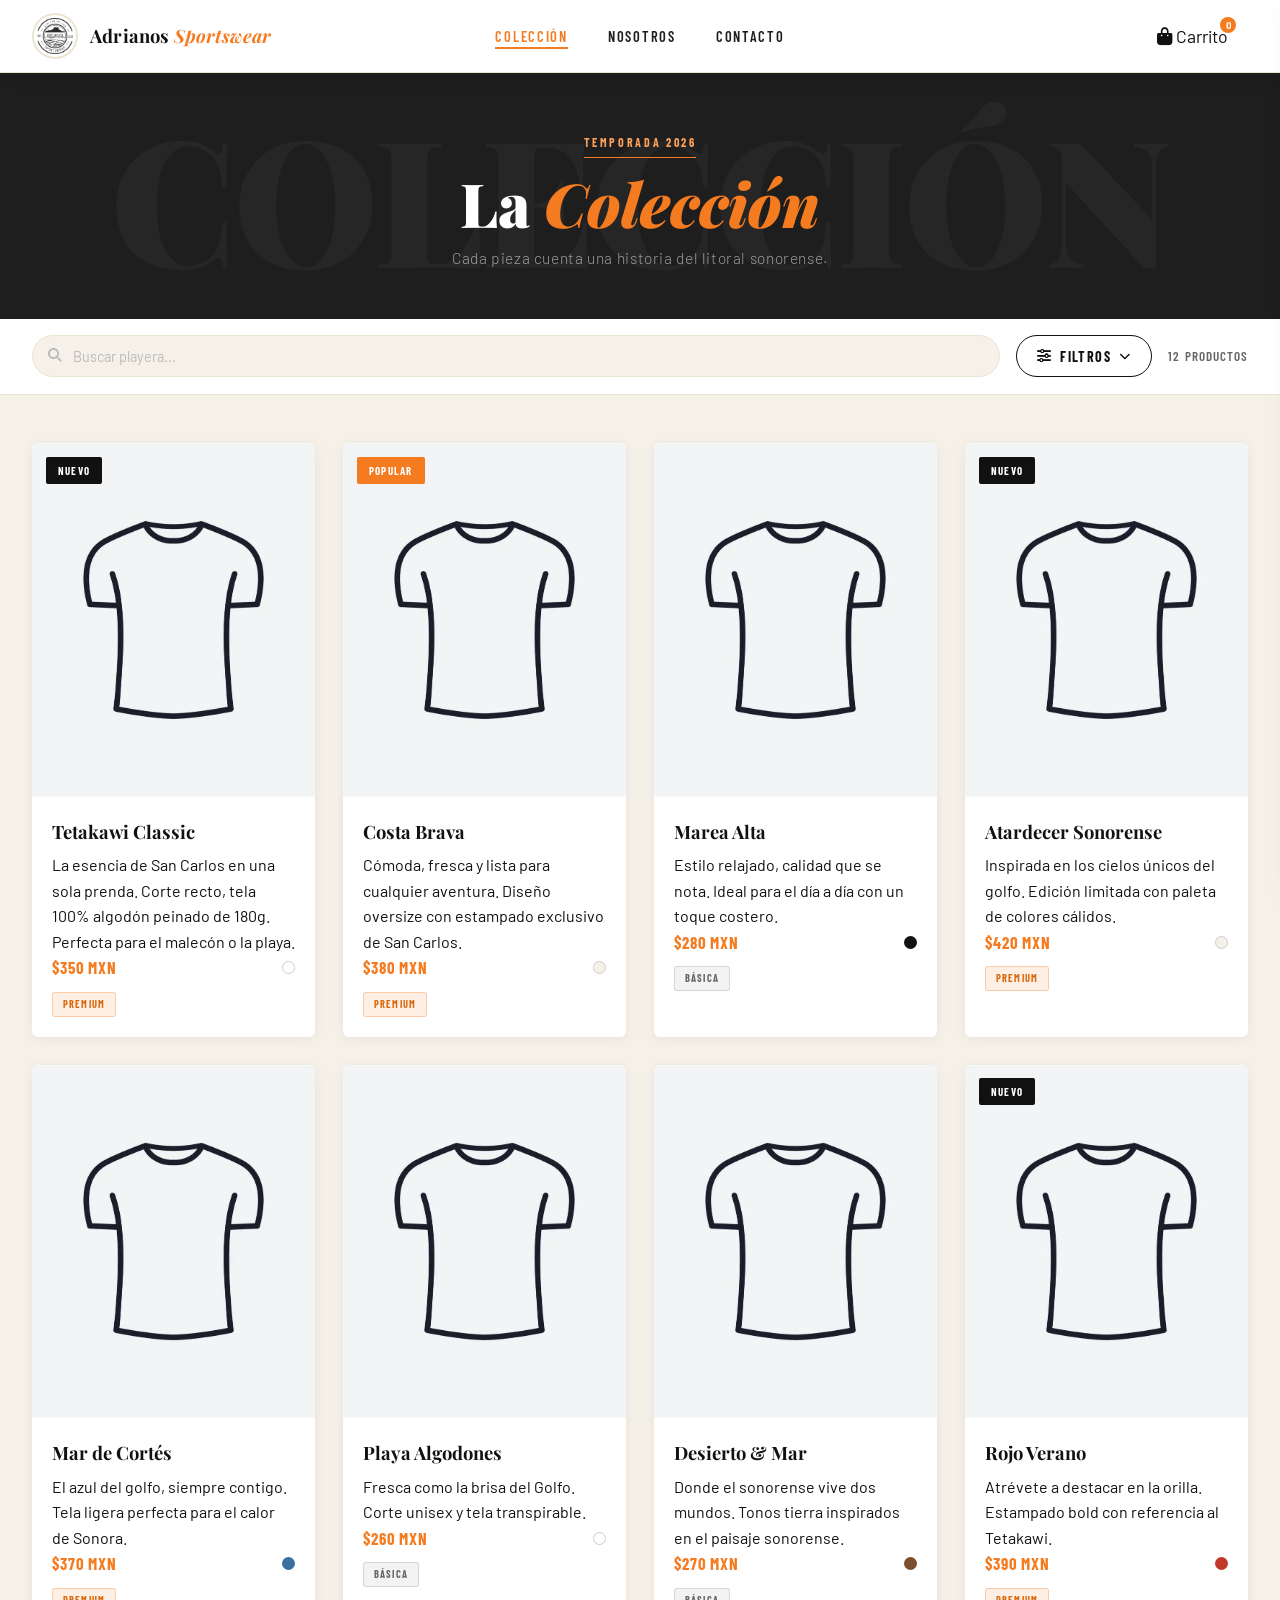
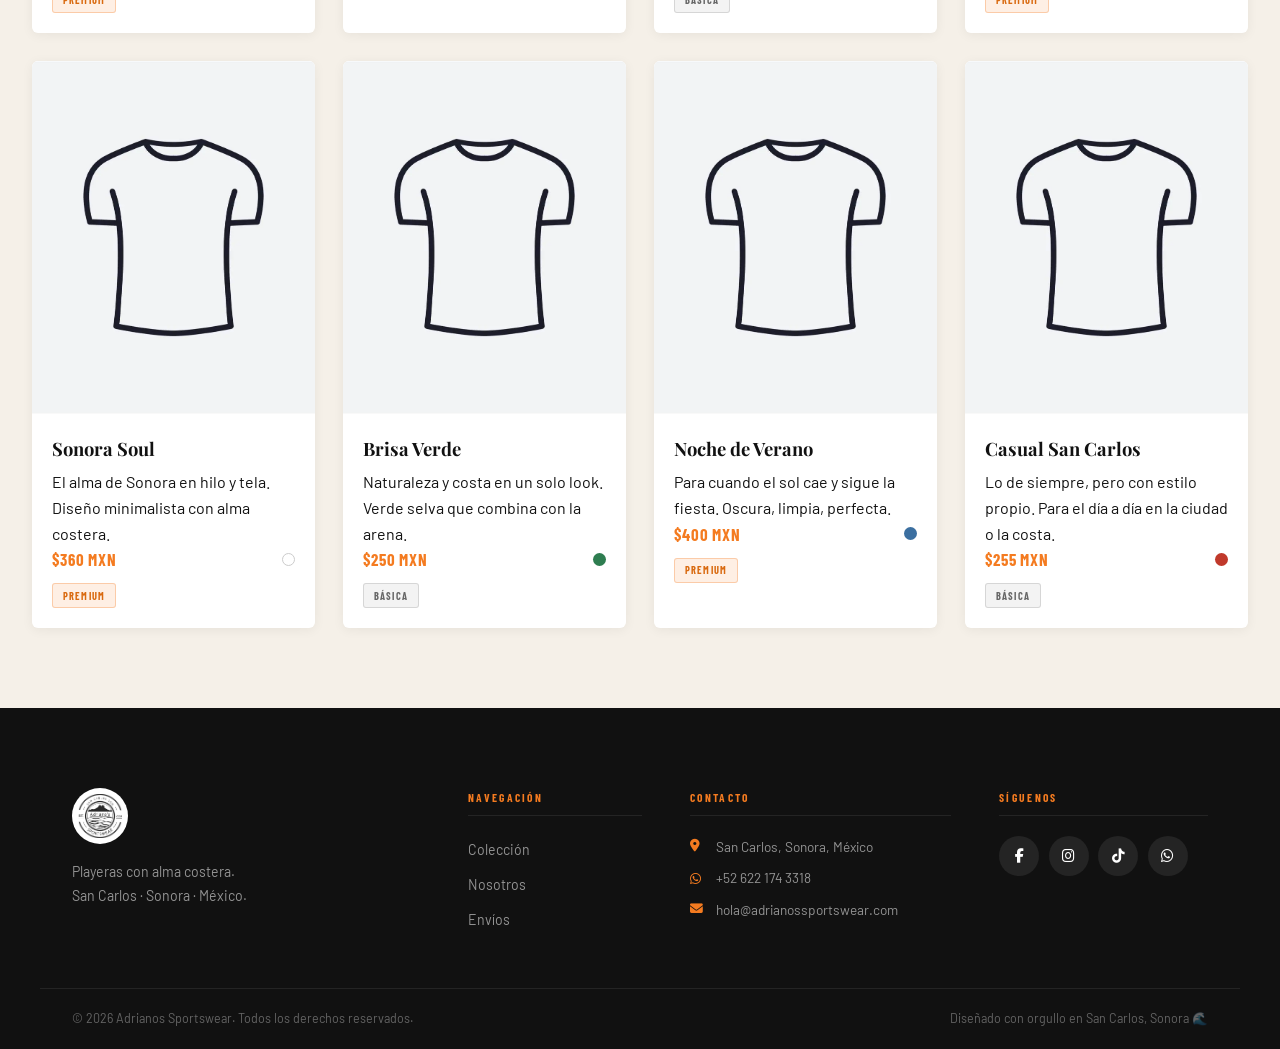
==== commit e299059e: "Funcionando1" ====
--- a/coleccion.html
+++ b/coleccion.html
@@ -18,7 +18,7 @@
     <div class="nav-inner">
       <a href="index.html" class="nav-logo">
         <div class="logo-wrapper">
-          <img src="img/logo.jpg" alt="Adrianos Sportswear Logo" />
+          <img src="img/logo.webp" alt="Adrianos Sportswear Logo" />
         </div>
         <span class="brand-name">Adrianos <em>Sportswear</em></span>
       </a>
@@ -31,11 +31,9 @@
         <button class="btn-cart" aria-label="Carrito">
           <i class="fas fa-shopping-bag"></i>
           <span class="cart-count">0</span>
+          <span>Carrito</span>
         </button>
-        <button class="btn-login">
-          <i class="fas fa-user"></i>
-          <span>Iniciar sesión</span>
-        </button>
+        
         <button class="hamburger" aria-label="Menú">
           <span></span><span></span><span></span>
         </button>
@@ -182,7 +180,7 @@
 
       <div class="footer-brand">
         <div class="footer-logo-wrap">
-          <img src="img/logo.jpg" alt="Adrianos Sportswear" />
+          <img src="img/logo.webp" alt="Adrianos Sportswear" />
         </div>
         <p>Playeras con alma costera.<br />San Carlos · Sonora · México.</p>
       </div>
@@ -229,6 +227,33 @@
       <p>Diseñado con orgullo en San Carlos, Sonora 🌊</p>
     </div>
   </footer>
+  <!-- OVERLAY -->
+<div class="cart-overlay" id="cartOverlay"></div>
+
+<!-- CARRITO LATERAL -->
+<aside class="cart-sidebar" id="cartSidebar" aria-label="Carrito de compras">
+  <div class="cart-header">
+    <h2>Tu <span>Carrito</span></h2>
+      <button class="cart-close-btn" id="cartCloseBtn" aria-label="Cerrar carrito">
+      <i class="fas fa-times"></i>
+      </button>
+    </div>
+    <div class="cart-items" id="cartItems">
+      <div class="cart-empty" id="cartEmpty">
+        <i class="fas fa-shopping-bag"></i>
+        <p>Tu carrito está vacío</p>
+      </div>
+    </div>
+    <div class="cart-footer" id="cartFooter" style="display:none;">
+    <div class="cart-total-row">
+        <span class="cart-total-label">Total</span>
+        <span class="cart-total-price" id="cartTotalPrice">$0 <span>MXN</span></span>
+      </div>
+      <a class="btn-whatsapp" id="btnWhatsapp" href="#" target="_blank">
+        <i class="fab fa-whatsapp"></i> Realizar pedido
+      </a>
+    </div>
+  </aside>
 
   <script src="coleccion.js"></script>
 </body>
--- a/styles.css
+++ b/styles.css
@@ -63,11 +63,12 @@
 }
  
 .nav-inner {
-  max-width: 1280px;
+  max-width: 100%;
   margin: 0 auto;
   height: var(--nav-h);
   padding: 0 2rem;
-  display: flex;
+  display: grid;
+  grid-template-columns: 1fr auto 1fr;
   align-items: center;
   justify-content: space-between;
   gap: 2rem;
@@ -79,6 +80,7 @@
   align-items: center;
   gap: 0.75rem;
   flex-shrink: 0;
+  width: fit-content;
 }
  
 .logo-wrapper {
@@ -115,6 +117,7 @@
   display: flex;
   gap: 2.5rem;
   align-items: center;
+  justify-self: center;
 }
  
 .nav-links a {
@@ -145,6 +148,7 @@
   display: flex;
   align-items: center;
   gap: 0.75rem;
+  justify-self: end;
 }
  
 .btn-cart {
@@ -169,42 +173,6 @@
   display: flex;
   align-items: center;
   justify-content: center;
-}
- 
-.btn-login {
-  display: flex;
-  align-items: center;
-  gap: 0.45rem;
-  padding: 0.5rem 1.1rem;
-  font-family: var(--font-condensed);
-  font-size: 0.85rem;
-  font-weight: 600;
-  letter-spacing: 0.08em;
-  text-transform: uppercase;
-  color: var(--black);
-  border: 1.5px solid var(--black);
-  border-radius: var(--radius);
-  transition: all var(--transition);
-}
- 
-.btn-login:hover {
-  background: var(--black);
-  color: var(--white);
-}
- 
-.hamburger {
-  display: none;
-  flex-direction: column;
-  gap: 5px;
-  padding: 0.5rem;
-}
- 
-.hamburger span {
-  display: block;
-  width: 22px; height: 2px;
-  background: var(--black);
-  border-radius: 2px;
-  transition: all var(--transition);
 }
  
 /* Mobile Menu */
@@ -428,7 +396,79 @@
   0%, 100% { opacity: 0.4; transform: scaleY(0.7) translateY(-5px); }
   50%       { opacity: 1;   transform: scaleY(1)   translateY(5px); }
 }
- 
+/* ═══════════════════════════════════════════════════════════════
+   SLIDE DE IMAGENES
+═══════════════════════════════════════════════════════════════ */
+.slider-wrapper {
+  position: absolute;   /* Se posiciona respecto al hero */
+  top: 50%;
+  right: 5%;            /* Distancia desde la derecha */
+  transform: translateY(-50%);  /* Centrado vertical */
+  width: 38%;           /* Ancho relativo al hero */
+  max-width: 520px;
+  z-index: 3;           /* Encima del overlay y la imagen */
+  border-radius: 12px;
+  overflow: hidden;
+  box-shadow: 0 20px 60px rgba(0,0,0,0.5);
+    }
+
+    /* Contenedor de las diapositivas */
+    .slides {
+      display: flex;
+      transition: transform 0.6s ease;
+    }
+
+    .slide {
+      min-width: 100%;
+    }
+
+    .slide img {
+      width: 100%;
+      height: 600px;
+      object-fit: cover;
+      display: block;
+    }
+
+    /* Botones anterior / siguiente */
+    .nav-btn {
+      position: absolute;
+      top: 50%;
+      transform: translateY(-50%);
+      background: rgba(255, 255, 255, 0.8);
+      border: none;
+      border-radius: 50%;
+      width: 40px;
+      height: 40px;
+      font-size: 20px;
+      cursor: pointer;
+    }
+
+    .prev { left: 12px; }
+    .next { right: 12px; }
+
+    /* Puntos de navegación */
+    .dots {
+  position: absolute;
+  bottom: 10px;       /* Pegado al fondo del slider */
+  left: 50%;
+  transform: translateX(-50%);   /* Centrado horizontalmente */
+  z-index: 4;
+  display: flex;
+  gap: 8px;
+    }
+
+    .dot {
+      width: 10px;
+      height: 10px;
+      border-radius: 50%;
+      background: #ccc;
+      cursor: pointer;
+      transition: background 0.3s;
+    }
+
+    .dot.active {
+      background: #3b82f6;
+    }
 /* ═══════════════════════════════════════════════════════════════
    MARQUEE STRIP
 ═══════════════════════════════════════════════════════════════ */
@@ -462,7 +502,7 @@
 }
  
 /* ═══════════════════════════════════════════════════════════════
-   COLECCIÓN
+   COLECCIÓN (TANTO PARA INDEX COMO LA PAGINA DE COLECCION)
 ═══════════════════════════════════════════════════════════════ */
 .coleccion {
   padding: 6rem 2rem;
@@ -652,7 +692,80 @@
   width: 13px; height: 13px;
   border-radius: 50%;
 }
- 
+ /*=========================================================
+ CARRUSEL DE IMAGENES
+ ===========================================================*/
+.carousel-container {
+  display: flex;
+  align-items: center;
+  gap: 1rem;
+  max-width: 1200px;
+  margin: 0 auto 3rem;
+  padding: 1rem 0;
+}
+
+.carousel-track-wrapper {
+  overflow: hidden;
+  width: 100%;
+  padding: 1rem 0;
+}
+
+.carousel-track {
+  display: flex;
+  gap: 24px;
+  align-items: center;
+  transition: transform 0.5s cubic-bezier(0.4, 0, 0.2, 1);
+}
+
+.carousel-item {
+  min-width: 300px;
+  width: 300px;
+  aspect-ratio: 3 / 4;
+  border-radius: 8px;
+  overflow: hidden;
+  flex-shrink: 0;
+  background: var(--cream-2);
+  transition: transform 0.5s ease, opacity 0.5s ease, box-shadow 0.5s ease;
+  transform-origin: center center;
+  opacity: 0.4;
+  transform: scale(0.88);
+}
+
+.carousel-item.active {
+  opacity: 1;
+  transform: scale(1);
+  box-shadow: 0 20px 50px rgba(0,0,0,0.15);
+}
+
+.carousel-item img {
+  width: 100%;
+  height: 100%;
+  object-fit: cover;
+}
+
+.carousel-btn {
+  background: var(--white);
+  border: 1.5px solid var(--cream-2);
+  border-radius: 50%;
+  width: 48px;
+  height: 48px;
+  font-size: 1.5rem;
+  color: var(--black);
+  flex-shrink: 0;
+  transition: all var(--transition);
+  display: flex;
+  align-items: center;
+  justify-content: center;
+  box-shadow: 0 2px 12px rgba(0,0,0,0.08);
+  cursor: pointer;
+}
+
+.carousel-btn:hover {
+  background: var(--orange);
+  color: var(--white);
+  border-color: var(--orange);
+}
+
 .ver-mas {
   text-align: center;
   margin-top: 3rem;
@@ -903,13 +1016,12 @@
   transition: transform var(--transition), background var(--transition);
   background: rgba(255,255,255,0.08);
 }
- 
+
 .social-btn:hover { transform: translateY(-3px); }
  
 .social-btn.facebook:hover  { background: #1877F2; }
 .social-btn.instagram:hover { background: linear-gradient(45deg, #F09433, #E6683C, #DC2743, #CC2366, #BC1888); }
 .social-btn.tiktok:hover    { background: #010101; outline: 1px solid rgba(255,255,255,0.2); }
-.social-btn.whatsapp:hover  { background: #25D366; }
  
 /* Footer bottom */
 .footer-bottom {
@@ -1030,4 +1142,11 @@
 /* Delays escalonados para hijos si se necesita */
 [data-reveal][data-delay="100"] { transition-delay: 0.1s; }
 [data-reveal][data-delay="200"] { transition-delay: 0.2s; }
-[data-reveal][data-delay="300"] { transition-delay: 0.3s; }+[data-reveal][data-delay="300"] { transition-delay: 0.3s; }
+
+@media (max-width: 768px) {
+  .nav-links { display: none; }
+  .hamburger { display: flex; }
+  .btn-login { display: none; }
+  .slider-wrapper { display: none; }
+}
--- a/coleccion.css
+++ b/coleccion.css
@@ -941,7 +941,7 @@
 .talla-btn {
   min-width: 46px;
   padding: 0.45rem 0.75rem;
-  border: 1.5px solid var(--cream-2);
+  border: 1.5px solid var(--black);
   border-radius: 4px;
   font-family: var(--font-condensed);
   font-size: 0.82rem;
@@ -1023,4 +1023,281 @@
  
   .modal-info { padding: 1.25rem; }
   .modal-nombre { font-size: 1.4rem; }
+}
+/* ═══════════════════════════════════════════════════════════════
+   CARRITO LATERAL
+═══════════════════════════════════════════════════════════════ */
+.cart-sidebar {
+  position: fixed;
+  top: 0; right: 0;
+  width: 380px;
+  max-width: 100vw;
+  height: 100vh;
+  background: var(--white);
+  z-index: 3000;
+  display: flex;
+  flex-direction: column;
+  box-shadow: -8px 0 40px rgba(0,0,0,0.18);
+  transform: translateX(110%);
+  transition: transform 0.35s cubic-bezier(0.4, 0, 0.2, 1);
+}
+
+.cart-sidebar.open {
+  transform: translateX(0);
+}
+
+.cart-overlay {
+  position: fixed;
+  inset: 0;
+  background: rgba(0,0,0,0.5);
+  z-index: 2999;
+  opacity: 0;
+  pointer-events: none;
+  transition: opacity 0.35s ease;
+}
+
+.cart-overlay.open {
+  opacity: 1;
+  pointer-events: all;
+}
+
+.cart-header {
+  display: flex;
+  align-items: center;
+  justify-content: space-between;
+  padding: 1.5rem 1.5rem 1rem;
+  border-bottom: 1px solid var(--cream-2);
+  flex-shrink: 0;
+}
+
+.cart-header h2 {
+  font-family: var(--font-display);
+  font-size: 1.3rem;
+  font-weight: 900;
+  color: var(--black);
+}
+
+.cart-header h2 span {
+  color: var(--orange);
+}
+
+.cart-close-btn {
+  width: 36px; height: 36px;
+  background: var(--black);
+  color: var(--white);
+  border-radius: 50%;
+  font-size: 0.85rem;
+  display: flex;
+  align-items: center;
+  justify-content: center;
+  transition: background var(--transition), transform 0.2s;
+  cursor: pointer;
+}
+
+.cart-close-btn:hover {
+  background: var(--orange);
+  transform: rotate(90deg);
+}
+
+.cart-items {
+  flex: 1;
+  overflow-y: auto;
+  padding: 1rem 1.5rem;
+  display: flex;
+  flex-direction: column;
+  gap: 1rem;
+}
+
+.cart-empty {
+  display: flex;
+  flex-direction: column;
+  align-items: center;
+  justify-content: center;
+  gap: 0.75rem;
+  height: 100%;
+  color: var(--gray-light);
+  text-align: center;
+}
+
+.cart-empty i {
+  font-size: 2.5rem;
+}
+
+.cart-empty p {
+  font-family: var(--font-condensed);
+  font-size: 0.85rem;
+  font-weight: 600;
+  letter-spacing: 0.1em;
+  text-transform: uppercase;
+  color: var(--gray-light);
+}
+
+.cart-item {
+  display: grid;
+  grid-template-columns: 64px 1fr auto;
+  gap: 0.75rem;
+  align-items: start;
+  padding: 0.85rem;
+  background: var(--cream);
+  border-radius: 6px;
+  border: 1px solid var(--cream-2);
+  animation: cardIn 0.25s ease both;
+}
+
+.cart-item-img {
+  width: 64px; height: 64px;
+  border-radius: 4px;
+  overflow: hidden;
+  background: var(--cream-2);
+  flex-shrink: 0;
+}
+
+.cart-item-img img {
+  width: 100%; height: 100%;
+  object-fit: cover;
+}
+
+.cart-item-info h4 {
+  font-family: var(--font-display);
+  font-size: 0.95rem;
+  font-weight: 700;
+  color: var(--black);
+  margin-bottom: 0.2rem;
+  line-height: 1.2;
+}
+
+.cart-item-talla {
+  font-family: var(--font-condensed);
+  font-size: 0.7rem;
+  font-weight: 700;
+  letter-spacing: 0.1em;
+  text-transform: uppercase;
+  color: var(--gray);
+  margin-bottom: 0.4rem;
+}
+
+.cart-item-qty-row {
+  display: flex;
+  align-items: center;
+  gap: 0.5rem;
+  margin-top: 0.4rem;
+}
+
+.qty-btn {
+  width: 24px; height: 24px;
+  border: 1.5px solid var(--cream-2);
+  border-radius: 4px;
+  background: var(--white);
+  font-size: 0.9rem;
+  color: var(--black);
+  display: flex;
+  align-items: center;
+  justify-content: center;
+  cursor: pointer;
+  transition: all var(--transition);
+  font-family: var(--font-body);
+  line-height: 1;
+}
+
+.qty-btn:hover {
+  border-color: var(--orange);
+  color: var(--orange);
+}
+
+.qty-num {
+  font-family: var(--font-condensed);
+  font-size: 0.9rem;
+  font-weight: 700;
+  color: var(--black);
+  min-width: 20px;
+  text-align: center;
+}
+
+.cart-item-price {
+  font-family: var(--font-condensed);
+  font-size: 1rem;
+  font-weight: 700;
+  color: var(--orange);
+  white-space: nowrap;
+}
+
+.cart-item-delete {
+  font-size: 0.75rem;
+  color: var(--gray-light);
+  padding: 0.2rem;
+  transition: color var(--transition);
+  cursor: pointer;
+  display: flex;
+  align-items: center;
+  justify-content: center;
+}
+
+.cart-item-delete:hover { color: #e74c3c; }
+
+.cart-footer {
+  border-top: 1px solid var(--cream-2);
+  padding: 1.25rem 1.5rem 1.5rem;
+  flex-shrink: 0;
+  background: var(--white);
+}
+
+.cart-total-row {
+  display: flex;
+  justify-content: space-between;
+  align-items: baseline;
+  margin-bottom: 1.25rem;
+}
+
+.cart-total-label {
+  font-family: var(--font-condensed);
+  font-size: 0.78rem;
+  font-weight: 700;
+  letter-spacing: 0.15em;
+  text-transform: uppercase;
+  color: var(--gray);
+}
+
+.cart-total-price {
+  font-family: var(--font-display);
+  font-size: 1.6rem;
+  font-weight: 900;
+  color: var(--black);
+}
+
+.cart-total-price span {
+  font-size: 0.85rem;
+  font-family: var(--font-condensed);
+  color: var(--gray);
+  font-weight: 600;
+}
+
+.btn-whatsapp {
+  display: flex;
+  align-items: center;
+  justify-content: center;
+  gap: 0.6rem;
+  width: 100%;
+  padding: 0.95rem;
+  background: #25D366;
+  color: var(--white);
+  font-family: var(--font-condensed);
+  font-size: 0.95rem;
+  font-weight: 700;
+  letter-spacing: 0.12em;
+  text-transform: uppercase;
+  border-radius: 4px;
+  transition: background var(--transition), transform 0.2s;
+  cursor: pointer;
+  text-decoration: none;
+}
+
+.btn-whatsapp:hover {
+  background: #1ebe5d;
+  transform: translateY(-2px);
+}
+
+.btn-whatsapp i { font-size: 1.1rem; }
+
+@media (max-width: 480px) {
+  .cart-sidebar { width: 100vw; }
 }
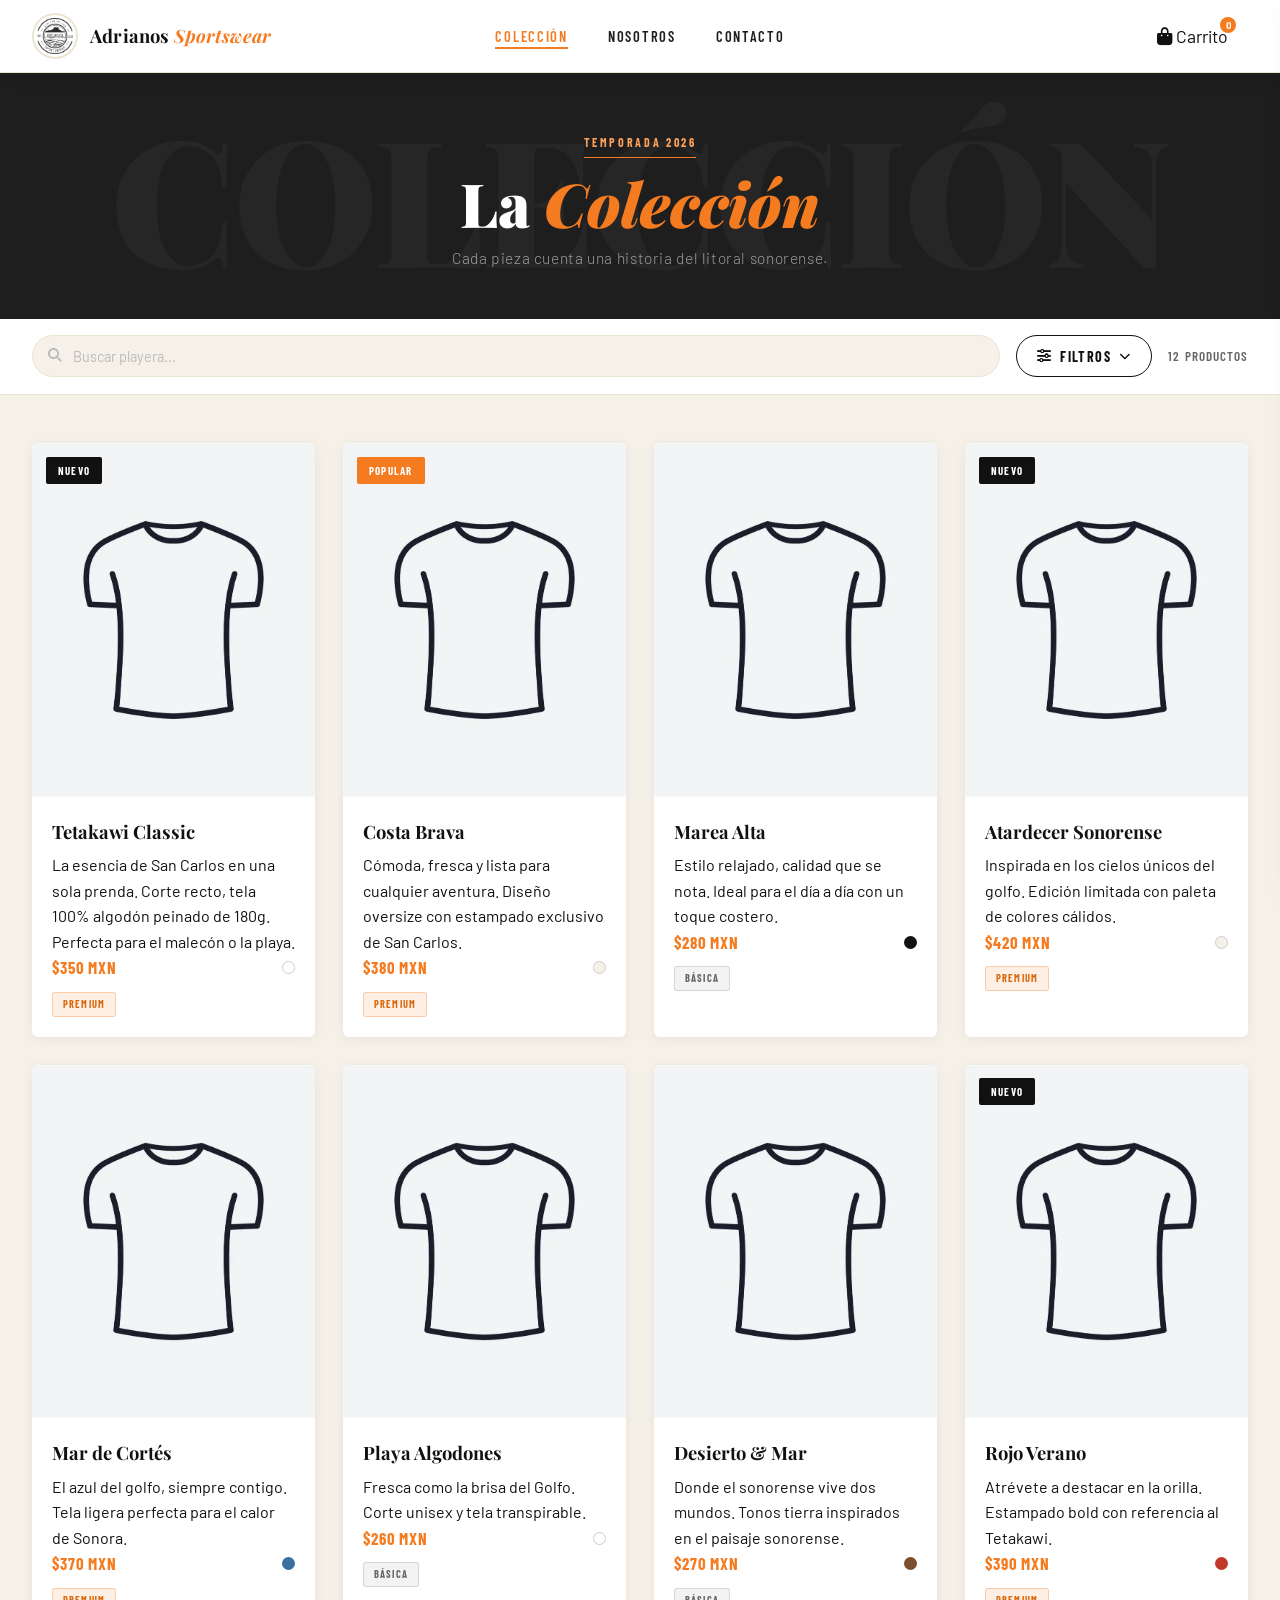
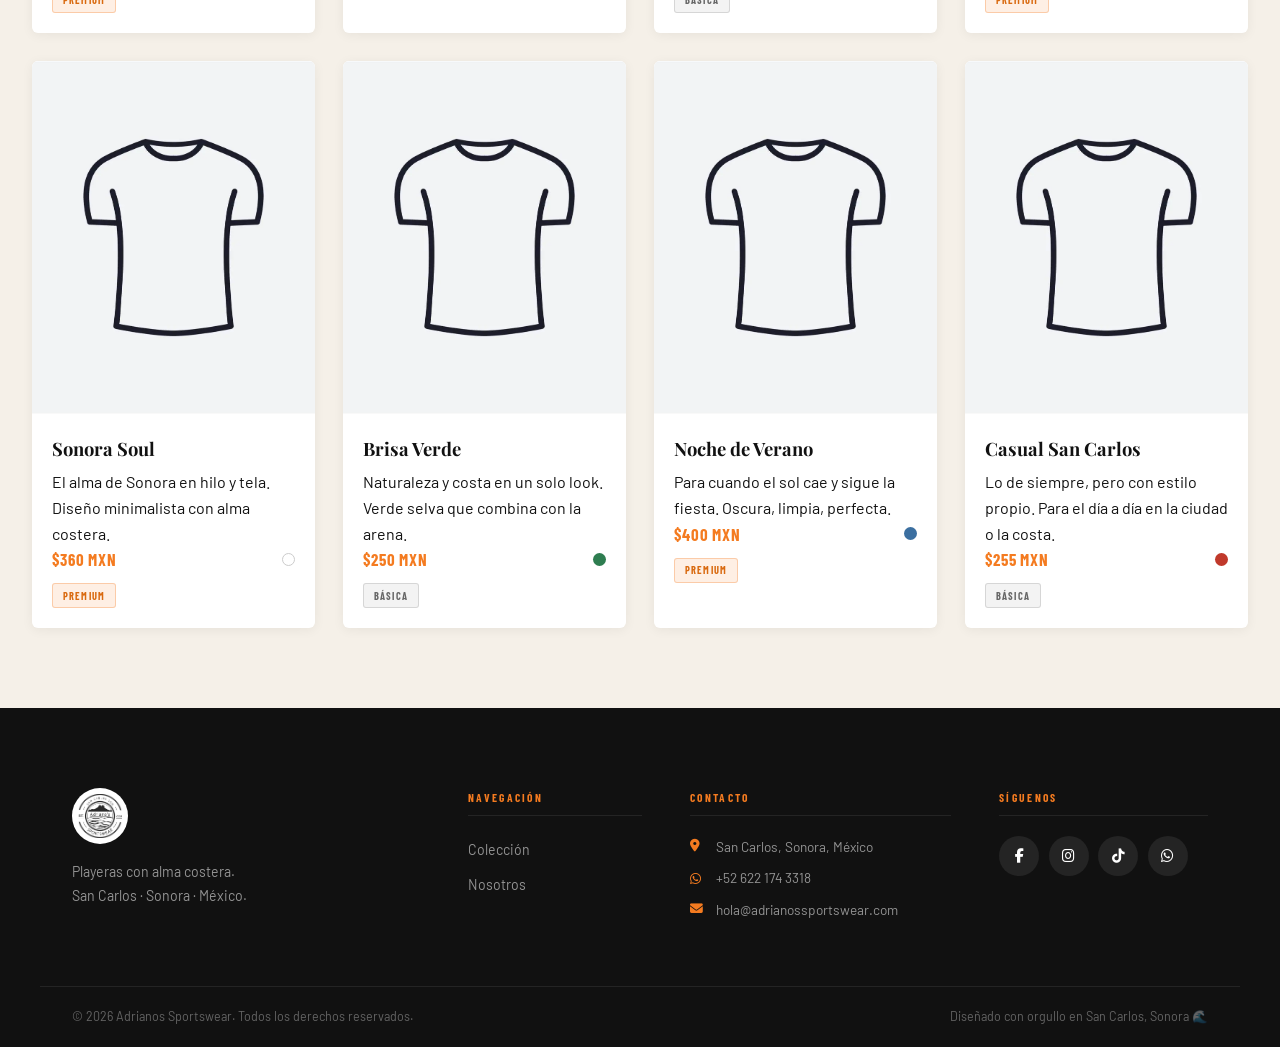
==== commit 2de86517: "Prueba fixNavBar" ====
--- a/coleccion.html
+++ b/coleccion.html
@@ -190,7 +190,7 @@
         <ul>
           <li><a href="coleccion.html">Colección</a></li>
           <li><a href="index.html#nosotros">Nosotros</a></li>
-          <li><a href="#">Envíos</a></li><!--Esta linea si debería de estar pero no se q ponerle bien xd-->
+          <!--<li><a href="#">Envíos</a></li>    Esta linea si debería de estar pero no se q ponerle bien xd-->
                         <!-- <li><a href="#">Preguntas frecuentes</a></li>  Se puede agregar o no--> 
         </ul>
       </div>
